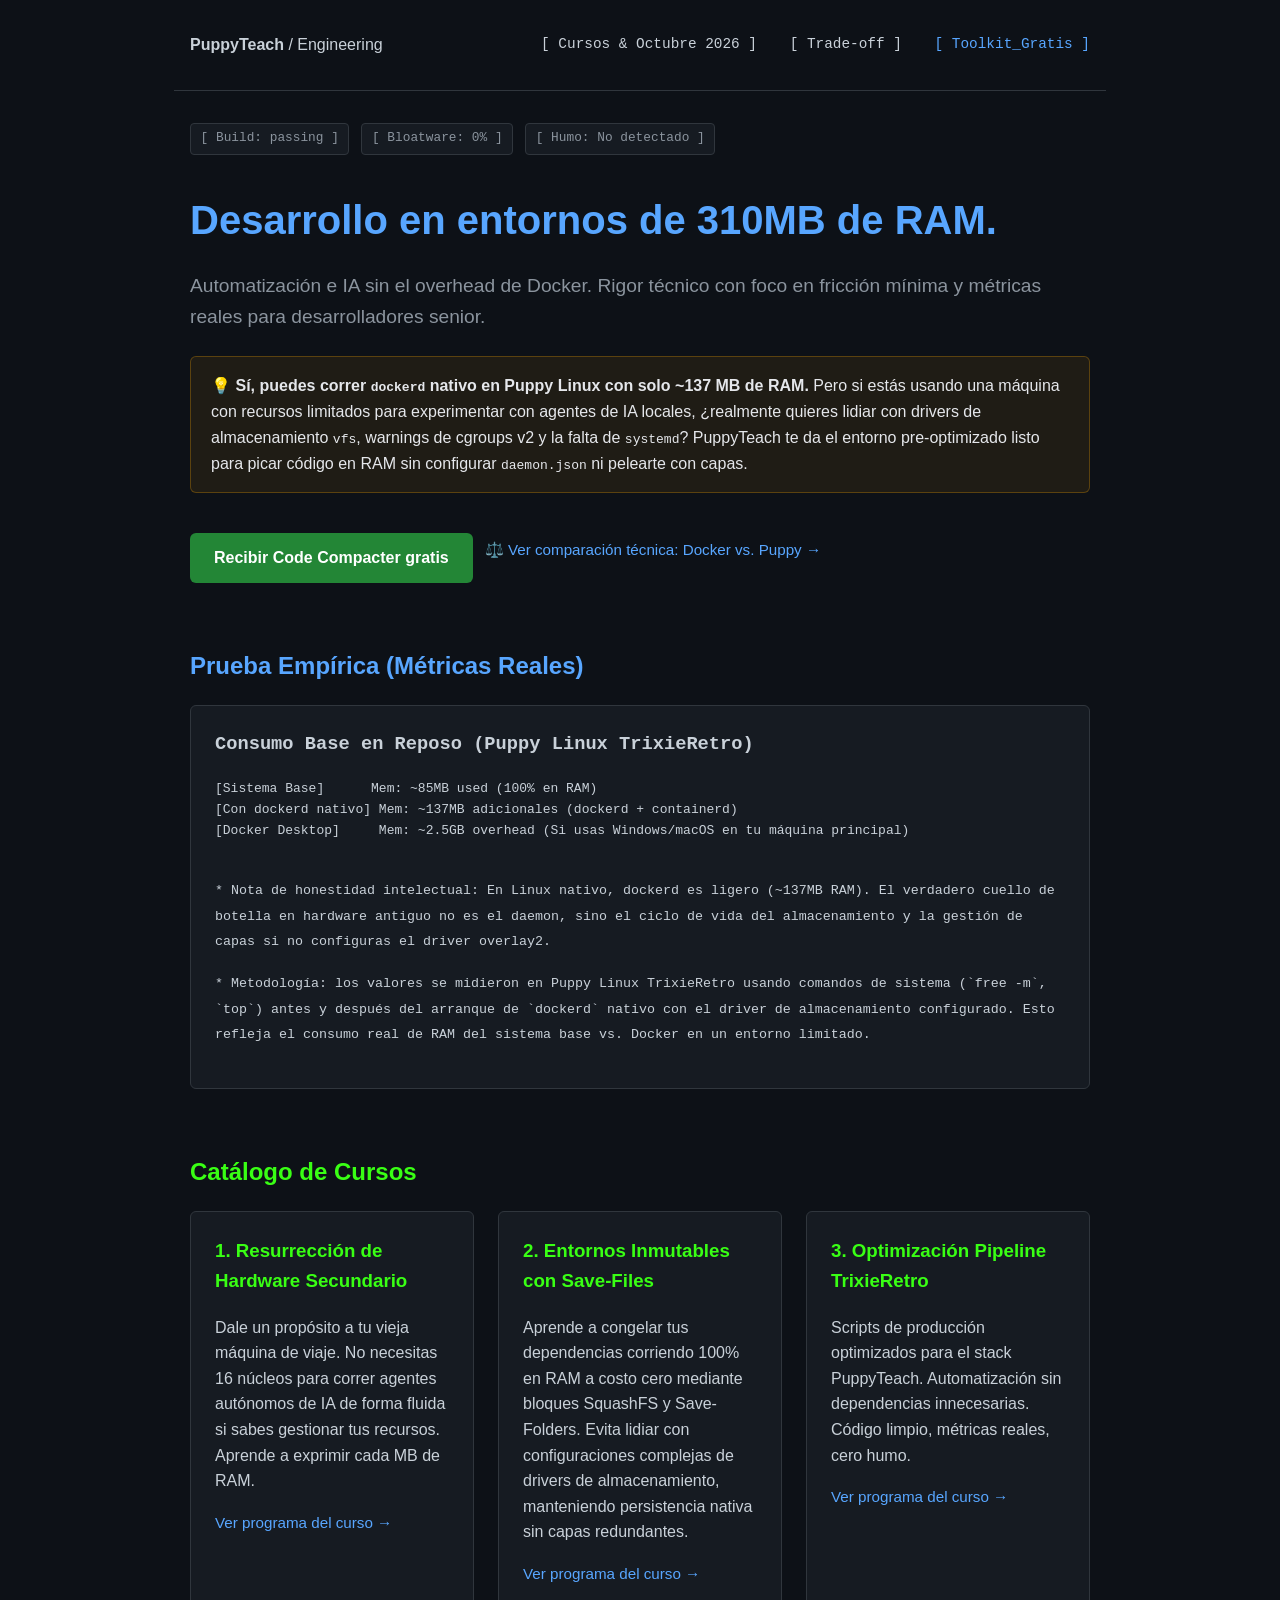
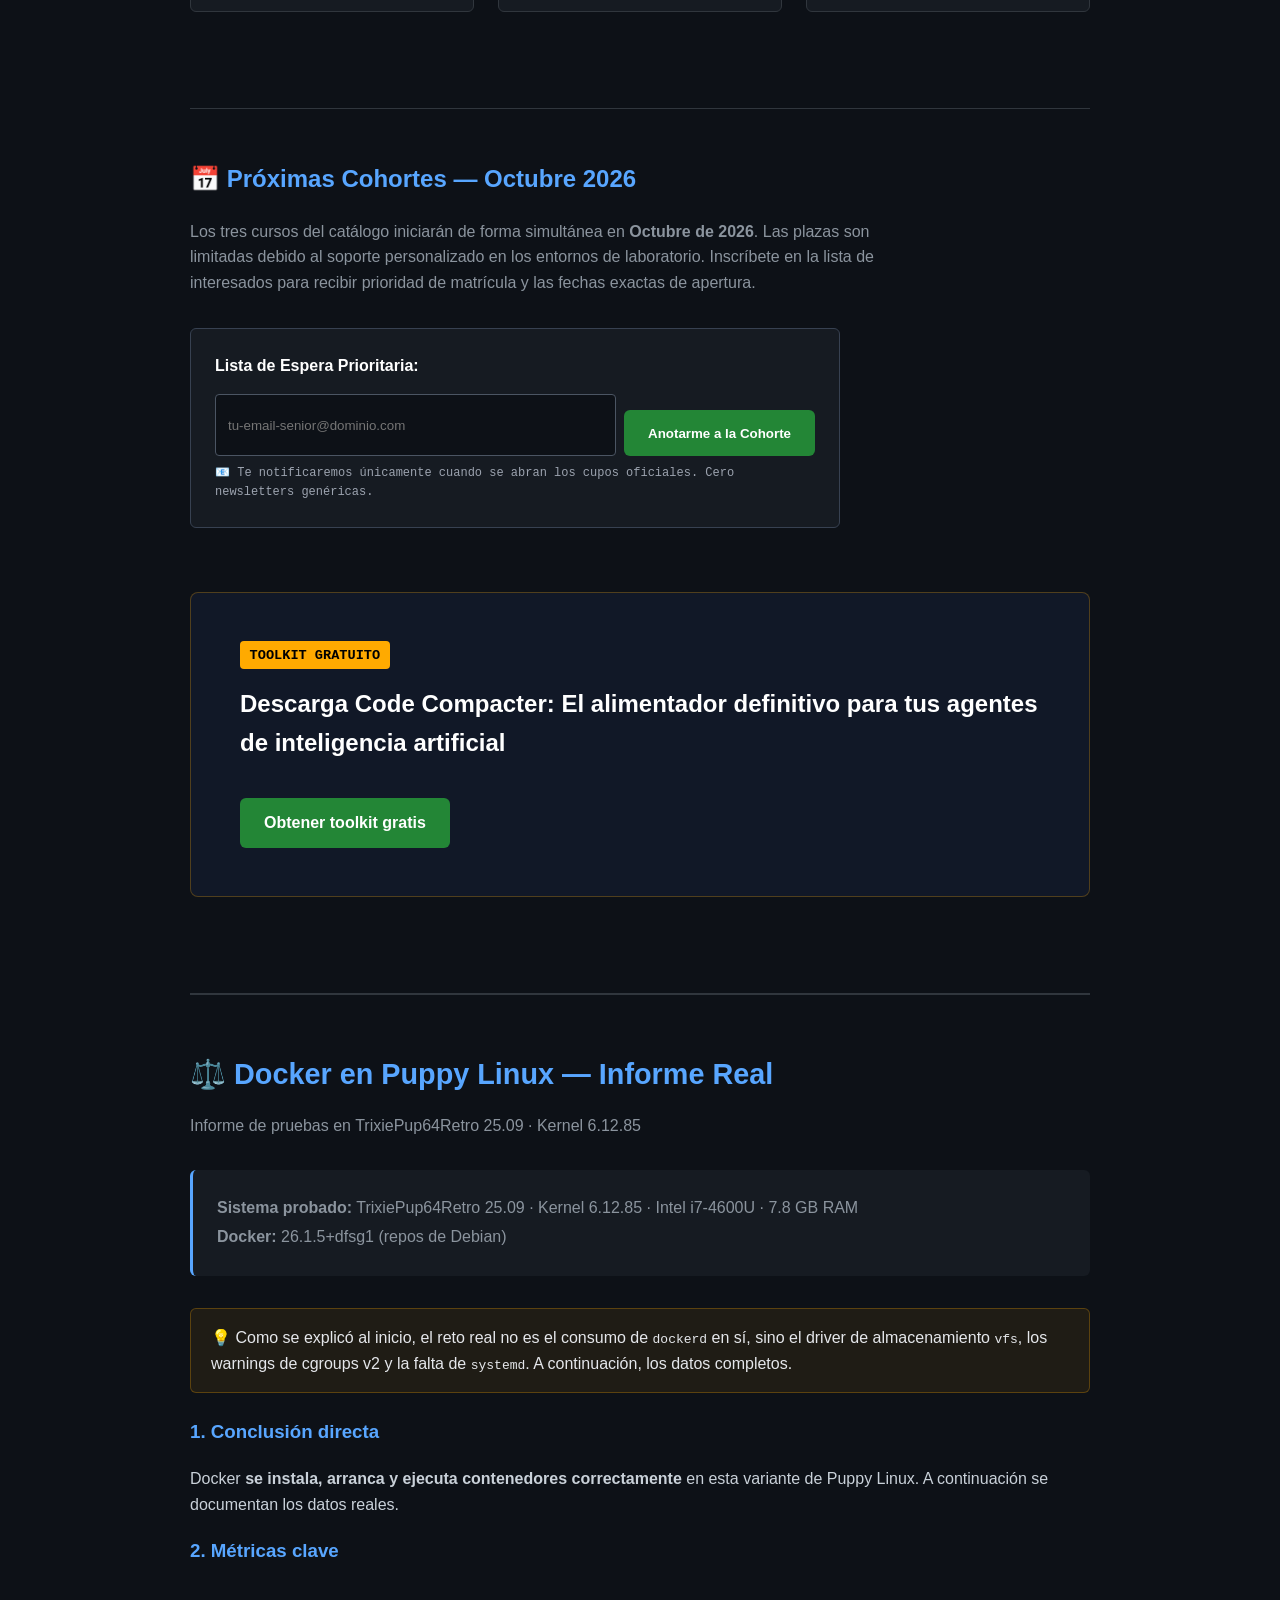
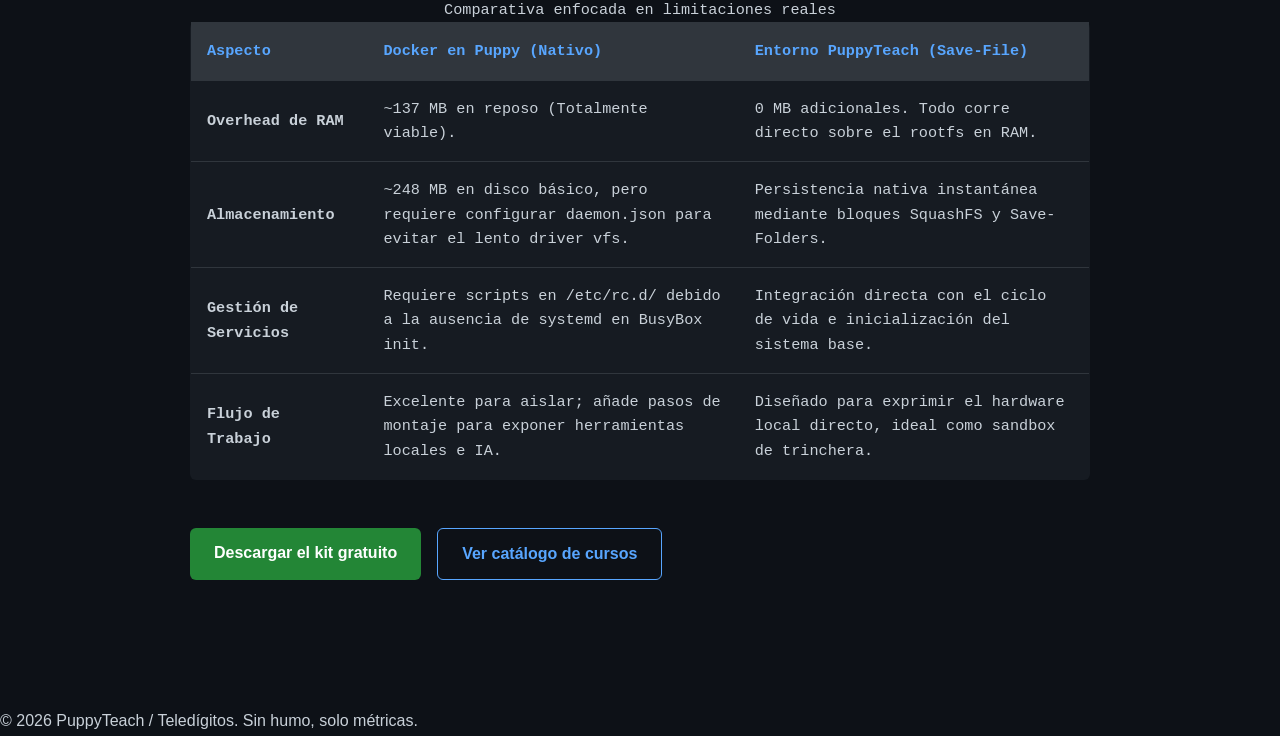
==== index.html @ 7fa21db3 "docs: add troubleshooting and refine sitemap/styles" ====
<!DOCTYPE html>
<html lang="es">

<head>
    <meta charset="UTF-8">
    <meta name="viewport" content="width=device-width, initial-scale=1.0">
    <title>PuppyTeach | Desarrollo Senior Ultra-Eficiente</title>
    <meta name="description"
        content="Desarrollo de Software en entornos de 310MB de RAM. Automatización e IA sin el overhead de Docker.">
    <link rel="canonical" href="https://ukoquique-proves.github.io/fastDevPage/">
    <meta property="og:title" content="PuppyTeach | Desarrollo Senior Ultra-Eficiente">
    <meta property="og:description" content="Desarrollo de Software en entornos de 310MB de RAM. Automatización e IA sin el overhead de Docker.">
    <meta property="og:url" content="https://ukoquique-proves.github.io/fastDevPage/">
    <meta property="og:type" content="website">
    <meta name="twitter:card" content="summary_large_image">
    <meta name="twitter:title" content="PuppyTeach | Desarrollo Senior Ultra-Eficiente">
    <meta name="twitter:description" content="Desarrollo de Software en entornos de 310MB de RAM. Automatización e IA sin el overhead de Docker.">
    <link rel="icon" type="image/svg+xml" href="favicon.svg">
    <link rel="shortcut icon" href="favicon.svg">
    <link rel="stylesheet" href="styles.css">
</head>

<body>
    <a class="skip-link" href="#main-content">Saltar al contenido</a>

    <header>
        <nav>
            <strong>PuppyTeach</strong> / Engineering
        </nav>
        <div class="header-links">
            <a href="#inscripciones" class="header-link">[ Cursos & Octubre 2026 ]</a>
            <a href="#tradeoff" class="header-link">[ Trade-off ]</a>
            <a href="toolkit.html" class="header-link header-link-accent">[ Toolkit_Gratis ]</a>
        </div>
    </header>

    <main id="main-content">
        <section class="hero">
            <div class="badges">
                <span class="badge">[ Build: passing ]</span>
                <span class="badge">[ Bloatware: 0% ]</span>
                <span class="badge">[ Humo: No detectado ]</span>
            </div>
            <h1>Desarrollo en entornos de 310MB de RAM.</h1>
            <p>Automatización e IA sin el overhead de Docker. Rigor técnico con foco en fricción mínima y métricas reales para desarrolladores senior.</p>
            <div class="banner"><span aria-hidden="true">💡</span> <strong>Sí, puedes correr <code>dockerd</code> nativo en Puppy Linux con solo ~137&nbsp;MB de RAM.</strong>
                Pero si estás usando una máquina con recursos limitados para experimentar con agentes de IA locales,
                ¿realmente quieres lidiar con drivers de almacenamiento <code>vfs</code>, warnings de cgroups v2 y la
                falta de <code>systemd</code>? PuppyTeach te da el entorno pre-optimizado listo para picar código en RAM
                sin configurar <code>daemon.json</code> ni pelearte con capas.</div>
            <div class="hero__cta-group">
                <a href="toolkit.html" class="btn">Recibir Code Compacter gratis</a>
                <a href="#tradeoff" class="expand-link"><span aria-hidden="true">⚖️</span> Ver comparación técnica: Docker vs. Puppy →</a>
            </div>
        </section>

        <section id="benchmark">
            <h2>Prueba Empírica (Métricas Reales)</h2>
            <div class="benchmark">
                <h3>Consumo Base en Reposo (Puppy Linux TrixieRetro)</h3>
                <pre>
[Sistema Base]      Mem: ~85MB used (100% en RAM)
[Con dockerd nativo] Mem: ~137MB adicionales (dockerd + containerd)
[Docker Desktop]     Mem: ~2.5GB overhead (Si usas Windows/macOS en tu máquina principal)
                </pre>
                <p><small>* Nota de honestidad intelectual: En Linux nativo, dockerd es ligero (~137MB RAM). El verdadero cuello de botella en hardware antiguo no es el daemon, sino el ciclo de vida del almacenamiento y la gestión de capas si no configuras el driver overlay2.</small></p>
                <p><small>* Metodología: los valores se midieron en Puppy Linux TrixieRetro usando comandos de sistema (`free -m`, `top`) antes y después del arranque de `dockerd` nativo con el driver de almacenamiento configurado. Esto refleja el consumo real de RAM del sistema base vs. Docker en un entorno limitado.</small></p>
            </div>
        </section>

        <section id="cursos">
            <h2>Catálogo de Cursos</h2>
            <div class="courses-grid">
                <a href="curso-1-hardware-secundario.html" class="course-card-link">
                    <article class="course-card">
                        <h3>1. Resurrección de Hardware Secundario</h3>
                        <p>Dale un propósito a tu vieja máquina de viaje. No necesitas 16 núcleos para correr agentes
                            autónomos de IA de forma fluida si sabes gestionar tus recursos. Aprende a exprimir cada MB de
                            RAM.</p>
                        <span class="expand-link">Ver programa del curso →</span>
                    </article>
                </a>
                <a href="curso-2-savefiles.html" class="course-card-link">
                    <article class="course-card">
                        <h3>2. Entornos Inmutables con Save-Files</h3>
                        <p>Aprende a congelar tus dependencias corriendo 100% en RAM a costo cero mediante bloques SquashFS y Save-Folders. Evita lidiar con configuraciones complejas de drivers de almacenamiento, manteniendo persistencia nativa sin capas redundantes.</p>
                        <span class="expand-link">Ver programa del curso →</span>
                    </article>
                </a>
                <a href="curso-3-pipeline-trixieretro.html" class="course-card-link">
                    <article class="course-card">
                        <h3>3. Optimización Pipeline TrixieRetro</h3>
                        <p>Scripts de producción optimizados para el stack PuppyTeach. Automatización sin dependencias
                            innecesarias. Código limpio, métricas reales, cero humo.</p>
                        <span class="expand-link">Ver programa del curso →</span>
                    </article>
                </a>
            </div>
        </section>

        <section id="inscripciones" class="inscripciones-section">
            <h2><span aria-hidden="true">📅</span> Próximas Cohortes — Octubre 2026</h2>
            <p class="inscripciones-intro">
                Los tres cursos del catálogo iniciarán de forma simultánea en <strong>Octubre de 2026</strong>. Las plazas son limitadas debido al soporte personalizado en los entornos de laboratorio. Inscríbete en la lista de interesados para recibir prioridad de matrícula y las fechas exactas de apertura.
            </p>

            <div class="lead-form__card lead-form__card--compact">
                <p class="lead-form__intro">Lista de Espera Prioritaria:</p>

                <!-- Envío directo del navegador a Formspree, con redirección a lista-espera-gracias.html -->
                <form id="puppyteach-waitlist-form" class="lead-form" action="https://formspree.io/f/mnjyeeod" method="POST">
                    <input type="hidden" name="_subject" value="Nueva inscripción - Cohorte Octubre 2026">
                    <input type="hidden" name="_next" value="https://ukoquique-proves.github.io/fastDevPage/lista-espera-gracias.html">

                    <div class="lead-form__field lead-form__field--inline">
                        <label for="waitlist-email" class="sr-only">Correo electrónico</label>
                        <input id="waitlist-email" type="email" name="email" placeholder="tu-email-senior@dominio.com"
                            required class="lead-form__input lead-form__input--fixed-height">
                    </div>

                    <button type="submit" class="btn btn--highlight btn--fixed-height">
                        Anotarme a la Cohorte
                    </button>
                </form>
                <p class="lead-form__note"><span aria-hidden="true">📧</span> Te notificaremos únicamente cuando se abran los cupos oficiales. Cero newsletters genéricas.</p>
            </div>
        </section>

        <section id="lead-magnet" class="cta lead-magnet">
            <div class="lead-magnet__inner">
                <span class="eyebrow">TOOLKIT GRATUITO</span>
                <h2 class="lead-magnet__title">Descarga Code Compacter: El alimentador definitivo para tus agentes de inteligencia artificial</h2>
                <a href="toolkit.html" class="btn">Obtener toolkit gratis</a>
            </div>
        </section>

        <section id="tradeoff" class="tradeoff-section">
            <h2><span aria-hidden="true">⚖️</span> Docker en Puppy Linux — Informe Real</h2>
            <p class="tradeoff-subtitle">Informe de pruebas en TrixiePup64Retro 25.09 · Kernel 6.12.85</p>

            <div class="tradeoff-intro">
                <strong>Sistema probado:</strong> TrixiePup64Retro 25.09 · Kernel 6.12.85 · Intel i7-4600U · 7.8 GB RAM
                <br>
                <strong>Docker:</strong> 26.1.5+dfsg1 (repos de Debian)
            </div>

            <div class="banner"><span aria-hidden="true">💡</span> Como se explicó al inicio, el reto real no es el
                consumo de <code>dockerd</code> en sí, sino el driver de almacenamiento <code>vfs</code>, los warnings
                de cgroups v2 y la falta de <code>systemd</code>. A continuación, los datos completos.
            </div>

            <h3>1. Conclusión directa</h3>
            <p>Docker <strong>se instala, arranca y ejecuta contenedores correctamente</strong> en esta variante de Puppy
            Linux. A continuación se documentan los datos reales.</p>

            <h3>2. Métricas clave</h3>
            <div class="comparison-table-wrapper">
                <table class="comparison-table">
                    <caption>Comparativa enfocada en limitaciones reales</caption>
                    <thead>
                        <tr>
                            <th>Aspecto</th>
                            <th>Docker en Puppy (Nativo)</th>
                            <th>Entorno PuppyTeach (Save-File)</th>
                        </tr>
                    </thead>
                    <tbody>
                        <tr>
                            <td><strong>Overhead de RAM</strong></td>
                            <td>~137 MB en reposo (Totalmente viable).</td>
                            <td>0 MB adicionales. Todo corre directo sobre el rootfs en RAM.</td>
                        </tr>
                        <tr>
                            <td><strong>Almacenamiento</strong></td>
                            <td>~248 MB en disco básico, pero requiere configurar <code>daemon.json</code> para evitar el lento driver <code>vfs</code>.</td>
                            <td>Persistencia nativa instantánea mediante bloques SquashFS y Save-Folders.</td>
                        </tr>
                        <tr>
                            <td><strong>Gestión de Servicios</strong></td>
                            <td>Requiere scripts en <code>/etc/rc.d/</code> debido a la ausencia de <code>systemd</code> en BusyBox init.</td>
                            <td>Integración directa con el ciclo de vida e inicialización del sistema base.</td>
                        </tr>
                        <tr>
                            <td><strong>Flujo de Trabajo</strong></td>
                            <td>Excelente para aislar; añade pasos de montaje para exponer herramientas locales e IA.</td>
                            <td>Diseñado para exprimir el hardware local directo, ideal como sandbox de trinchera.</td>
                        </tr>
                    </tbody>
                </table>
            </div>

            <div class="tradeoff-cta">
                <a href="toolkit.html" class="btn">Descargar el kit gratuito</a>
                <a href="#cursos" class="btn btn-secondary">Ver catálogo de cursos</a>
            </div>
        </section>
    </main>

    <footer>
        &copy; 2026 PuppyTeach / Teledígitos. Sin humo, solo métricas.
    </footer>

</body>

</html>
---- styles.css ----
:root {
    --bg-color: #0d1117;
    --text-color: #c9d1d9;
    --accent-color: #58a6ff;
    --secondary-color: #30363d;
    --code-bg: #161b22;
    --success: #238636;
}

html {
    scroll-behavior: smooth;
}

body {
    font-family: -apple-system, BlinkMacSystemFont, "Segoe UI", Helvetica, Arial, sans-serif, "Apple Color Emoji", "Segoe UI Emoji";
    background-color: var(--bg-color);
    color: var(--text-color);
    line-height: 1.6;
    margin: 0;
    padding: 0;
}

header {
    display: flex;
    justify-content: space-between;
    align-items: center;
    padding: 2rem 1rem;
    max-width: 900px;
    margin: 0 auto;
    border-bottom: 1px solid var(--secondary-color);
}

.header-links {
    font-family: "SFMono-Regular", Consolas, "Liberation Mono", Menlo, monospace;
    font-size: 0.9rem;
}

.header-link {
    color: var(--text-color);
    text-decoration: none;
    margin-left: 1.5rem;
}

.header-link:focus-visible {
    outline: 2px solid var(--accent-color);
    outline-offset: 3px;
    border-radius: 4px;
}

.header-link-accent {
    color: var(--accent-color);
}

.brand-link {
    color: inherit;
    text-decoration: none;
}

.sr-only {
    position: absolute;
    width: 1px;
    height: 1px;
    padding: 0;
    margin: -1px;
    overflow: hidden;
    clip: rect(0, 0, 0, 0);
    white-space: nowrap;
    border: 0;
}

.skip-link {
    position: absolute;
    top: 0;
    left: 0;
    transform: translateY(-120%);
    background: var(--accent-color);
    color: black;
    padding: 0.75rem 1rem;
    z-index: 1000;
    border-bottom-right-radius: 6px;
    text-decoration: none;
    font-weight: bold;
}

.skip-link:focus-visible {
    transform: translateY(0);
    outline: 2px solid var(--text-color);
    outline-offset: 2px;
}

h1,
h2,
h3 {
    color: var(--accent-color);
    font-weight: 600;
}

main {
    max-width: 900px;
    margin: 0 auto;
    padding: 2rem 1rem;
}

section {
    margin-bottom: 4rem;
}

.hero {
    text-align: left;
}

.hero h1 {
    font-size: 2.5rem;
    margin-bottom: 1rem;
}

.hero p {
    font-size: 1.2rem;
    color: #8b949e;
}

.benchmark {
    background-color: var(--code-bg);
    padding: 1.5rem;
    border-radius: 6px;
    border: 1px solid var(--secondary-color);
    font-family: "SFMono-Regular", Consolas, "Liberation Mono", Menlo, monospace;
}

.benchmark h3 {
    margin-top: 0;
    color: var(--text-color);
}

.courses-grid {
    display: grid;
    grid-template-columns: repeat(auto-fit, minmax(280px, 1fr));
    gap: 1.5rem;
}

.course-card-link {
    color: inherit;
    text-decoration: none;
    display: block;
}

.course-card-link:focus-visible .course-card {
    outline: 2px solid var(--accent-color);
    outline-offset: 3px;
}

.course-card {
    background-color: var(--code-bg);
    padding: 1.5rem;
    border-radius: 6px;
    border: 1px solid var(--secondary-color);
    transition: border-color 0.2s;
    height: 100%;
    box-sizing: border-box;
}

.course-card-link:hover .course-card {
    border-color: var(--accent-color);
}

.course-card h3 {
    margin-top: 0;
    color: #39ff14;
}

#cursos > h2 {
    color: #39ff14;
}

.cta {
    background-color: var(--secondary-color);
    padding: 2rem;
    border-radius: 6px;
    text-align: center;
}

.lead-magnet {
    background: #111827;
    border: 1px solid #ffaa0044;
    padding: 3rem 2rem;
    border-radius: 8px;
    margin-top: 3rem;
}

.lead-magnet__inner {
    max-width: 800px;
    margin: 0 auto;
    text-align: left;
}

.eyebrow {
    display: inline-block;
    background: #ffaa00;
    color: #000;
    padding: 0.2rem 0.6rem;
    font-family: "SFMono-Regular", Consolas, "Liberation Mono", Menlo, monospace;
    font-weight: bold;
    border-radius: 4px;
    font-size: 0.85rem;
}

.lead-magnet__title {
    color: #fff;
    margin-top: 1rem;
}

.lead-magnet-copy {
    color: #9ca3af;
    line-height: 1.6;
}

.feature-list {
    list-style: none;
    padding: 0;
    margin: 1.5rem 0;
    color: #e5e7eb;
    font-family: "SFMono-Regular", Consolas, "Liberation Mono", Menlo, monospace;
    font-size: 0.9rem;
}

.feature-accent {
    color: #ffaa00;
}

.code-sample-label {
    margin: 0 0 0.5rem 0;
    font-size: 0.8rem;
    color: #8b949e;
    font-family: "SFMono-Regular", Consolas, "Liberation Mono", Menlo, monospace;
}

.code-sample {
    background: #0d1117;
    padding: 1rem;
    border-radius: 6px;
    border: 1px solid var(--secondary-color);
    margin-bottom: 2rem;
}

.code-sample pre {
    color: #58a6ff;
    font-size: 0.85rem;
}

.lead-form__card {
    background: #1f2937;
    padding: 1.5rem;
    border-radius: 6px;
    border: 1px solid #374151;
}

.lead-form__intro {
    margin: 0 0 1rem 0;
    color: #fff;
    font-weight: bold;
}

.lead-form {
    display: flex;
    flex-wrap: wrap;
    gap: 0.5rem;
}

.lead-form__input {
    flex: 1;
    min-width: 250px;
    padding: 0.75rem;
    border-radius: 4px;
    border: 1px solid #4b5563;
    background: #0d1117;
    color: #fff;
}

.lead-form__input:focus-visible {
    outline: 2px solid var(--accent-color);
    outline-offset: 2px;
    border-color: var(--accent-color);
}

.btn--highlight,
.btn-highlight {
    background: #ffaa00;
    color: #000;
    font-weight: bold;
    border: none;
    border-radius: 4px;
    cursor: pointer;
    transition: 0.2s;
}

.btn--highlight:hover,
.btn-highlight:hover {
    background: #e69f00;
}

.lead-form__note {
    margin: 0.5rem 0 0 0;
    font-size: 0.75rem;
    color: #9ca3af;
    font-family: "SFMono-Regular", Consolas, "Liberation Mono", Menlo, monospace;
}

.lead-form__field {
    flex: 1;
    min-width: 250px;
    display: flex;
    flex-direction: column;
    gap: 0.25rem;
}

.lead-form__field--inline {
    display: flex;
    flex: 1;
    min-width: 250px;
}

.lead-form__input--full {
    width: 100%;
    box-sizing: border-box;
}

.lead-form__input--fixed-height {
    width: 100%;
    box-sizing: border-box;
    height: 46px;
}

.btn--fixed-height,
.btn-fixed-height {
    margin-top: 0;
    height: 46px;
    padding: 0 1.5rem;
}

.page-centered main {
    display: flex;
    align-items: center;
    justify-content: center;
    min-height: 70vh;
    text-align: center;
}

.lead-form__help {
    color: #9ca3af;
    font-size: 0.8rem;
    font-family: "SFMono-Regular", Consolas, "Liberation Mono", Menlo, monospace;
}

.lead-form__error {
    color: #ffb347;
    font-size: 0.8rem;
    font-family: "SFMono-Regular", Consolas, "Liberation Mono", Menlo, monospace;
    min-height: 1.2rem;
}

.lead-form__submit {
    margin-top: 0;
    height: 46px;
}

.btn {
    display: inline-block;
    background-color: var(--success);
    color: white;
    padding: 0.75rem 1.5rem;
    border-radius: 6px;
    text-decoration: none;
    font-weight: bold;
    margin-top: 1rem;
}

.btn:hover {
    background-color: #2ea043;
}

.btn:focus-visible {
    outline: 2px solid var(--accent-color);
    outline-offset: 3px;
}

.btn--secondary,
.btn-secondary {
    background-color: transparent;
    color: var(--accent-color);
    border: 1px solid var(--accent-color);
}

.btn--secondary:hover,
.btn-secondary:hover {
    background-color: rgba(88, 166, 255, 0.1);
}

.badges {
    display: flex;
    flex-wrap: wrap;
    gap: 0.75rem;
    margin-bottom: 1.5rem;
}

.badge {
    font-family: "SFMono-Regular", Consolas, "Liberation Mono", Menlo, monospace;
    font-size: 0.8rem;
    color: #8b949e;
    background-color: var(--code-bg);
    padding: 0.3rem 0.6rem;
    border-radius: 4px;
    border: 1px solid var(--secondary-color);
}

.banner {
    background-color: rgba(255, 170, 0, 0.08);
    border: 1px solid #ffaa0044;
    border-radius: 6px;
    padding: 1rem 1.25rem;
    margin: 1.5rem 0;
    color: #e5e7eb;
}

.expand-link {
    color: var(--accent-color);
    text-decoration: none;
    font-size: 0.95rem;
}

.expand-link:hover {
    text-decoration: underline;
}

.expand-link:focus-visible {
    outline: 2px solid var(--accent-color);
    outline-offset: 3px;
    border-radius: 4px;
}

.hero__cta-group {
    display: flex;
    flex-wrap: wrap;
    gap: 0.75rem;
    align-items: center;
    margin-top: 1.5rem;
}

.tradeoff-section {
    margin-top: 6rem;
    padding: 2rem 0;
    border-top: 2px solid var(--secondary-color);
}

.inscripciones-section {
    margin-top: 6rem;
    padding-top: 2rem;
    border-top: 1px solid var(--secondary-color);
}

.inscripciones-intro {
    color: #8b949e;
    max-width: 700px;
    margin-bottom: 2rem;
}

.lead-form__card--compact {
    background: var(--code-bg);
    max-width: 600px;
}

.tradeoff-section h2 {
    font-size: 1.8rem;
    margin-bottom: 1rem;
}

.tradeoff-subtitle {
    color: #8b949e;
    margin-bottom: 2rem;
}

.tradeoff-intro {
    background-color: var(--code-bg);
    padding: 1.5rem;
    border-radius: 6px;
    border-left: 3px solid var(--accent-color);
    margin-bottom: 2rem;
    color: #8b949e;
    line-height: 1.8;
}

.comparison-table-wrapper {
    overflow-x: auto;
    margin: 2rem 0;
}

.comparison-table {
    width: 100%;
    min-width: 720px;
    border-collapse: collapse;
    background-color: var(--code-bg);
    border: 1px solid var(--secondary-color);
    border-radius: 6px;
    overflow: hidden;
    font-family: "SFMono-Regular", Consolas, "Liberation Mono", Menlo, monospace;
    font-size: 0.95rem;
}

.comparison-table th {
    background-color: var(--secondary-color);
    color: var(--accent-color);
    padding: 1rem;
    text-align: left;
    font-weight: 600;
}

.comparison-table td {
    padding: 1rem;
    border-top: 1px solid var(--secondary-color);
    color: #c9d1d9;
}

.tradeoff-cta {
    display: flex;
    flex-wrap: wrap;
    gap: 1rem;
    margin-top: 2rem;
}

@media (max-width: 640px) {
    .badges {
        gap: 0.5rem;
    }

    .hero h1 {
        font-size: 2rem;
    }
}
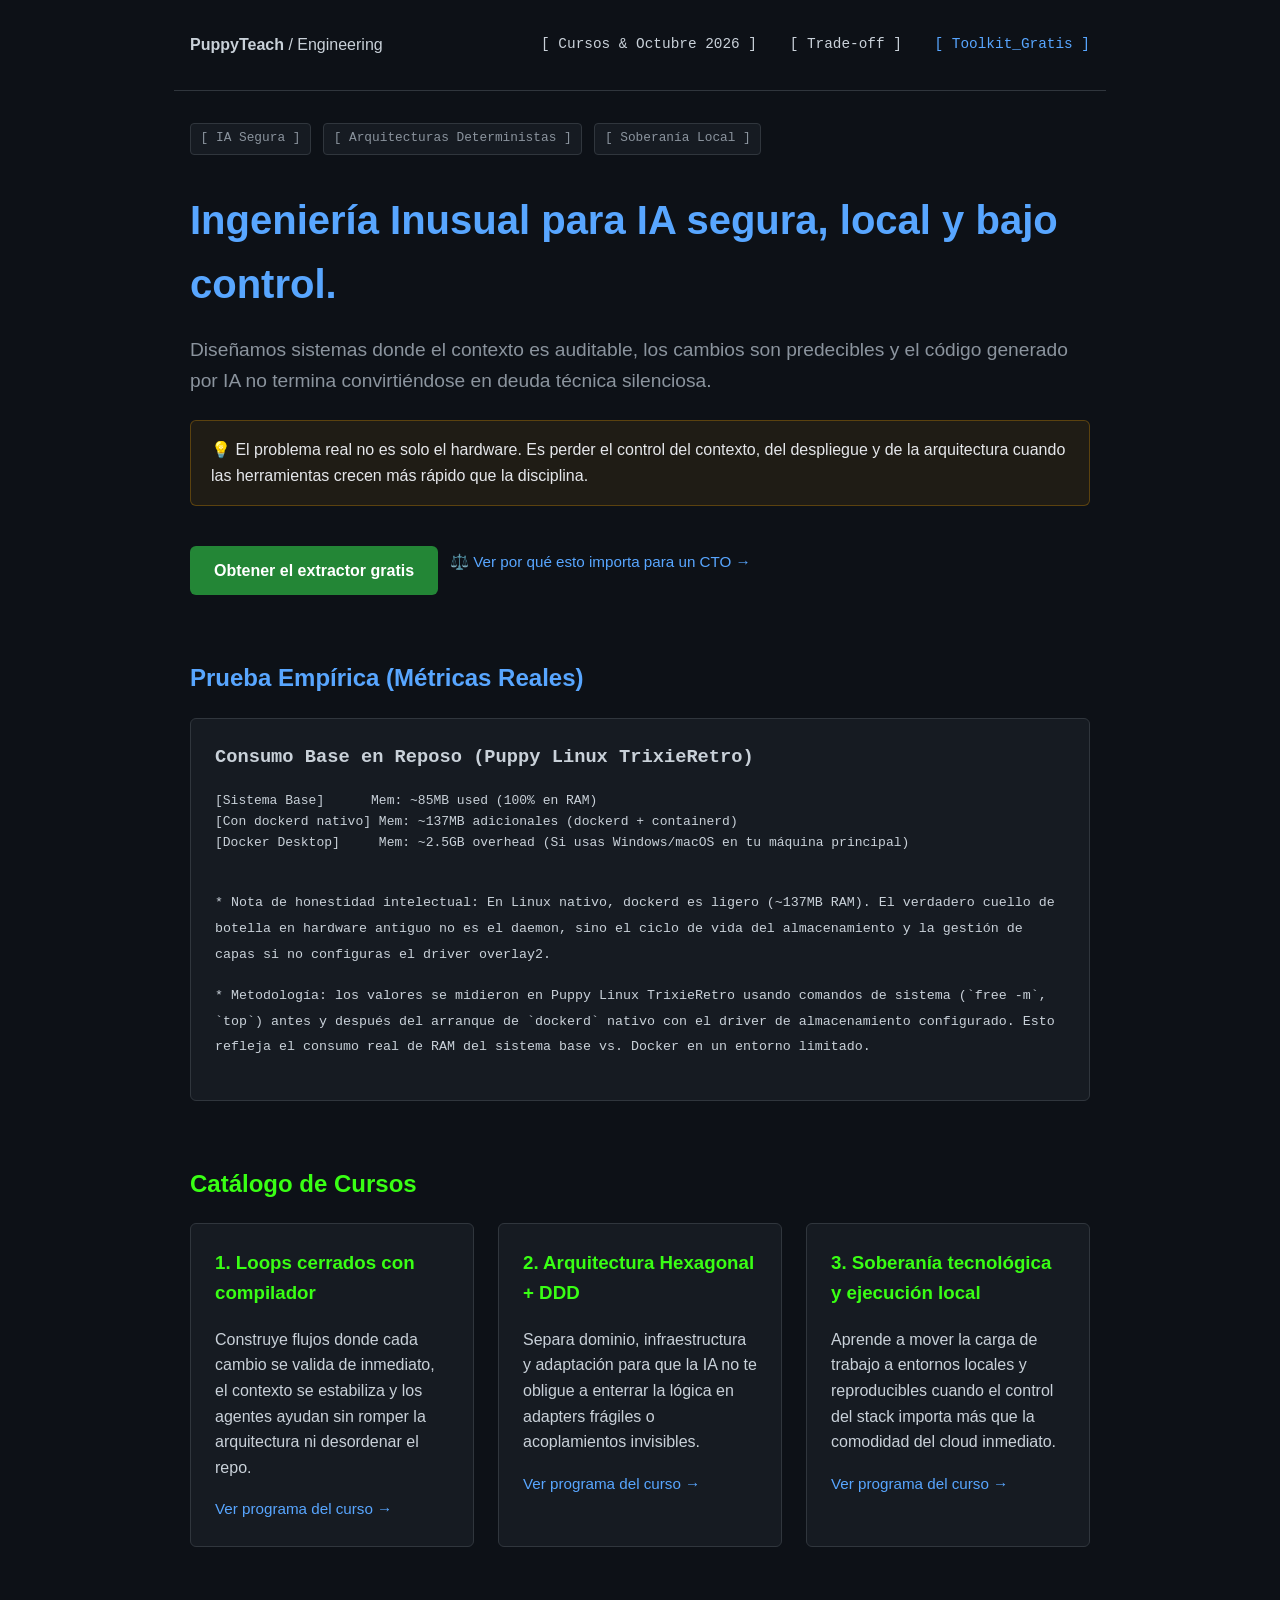
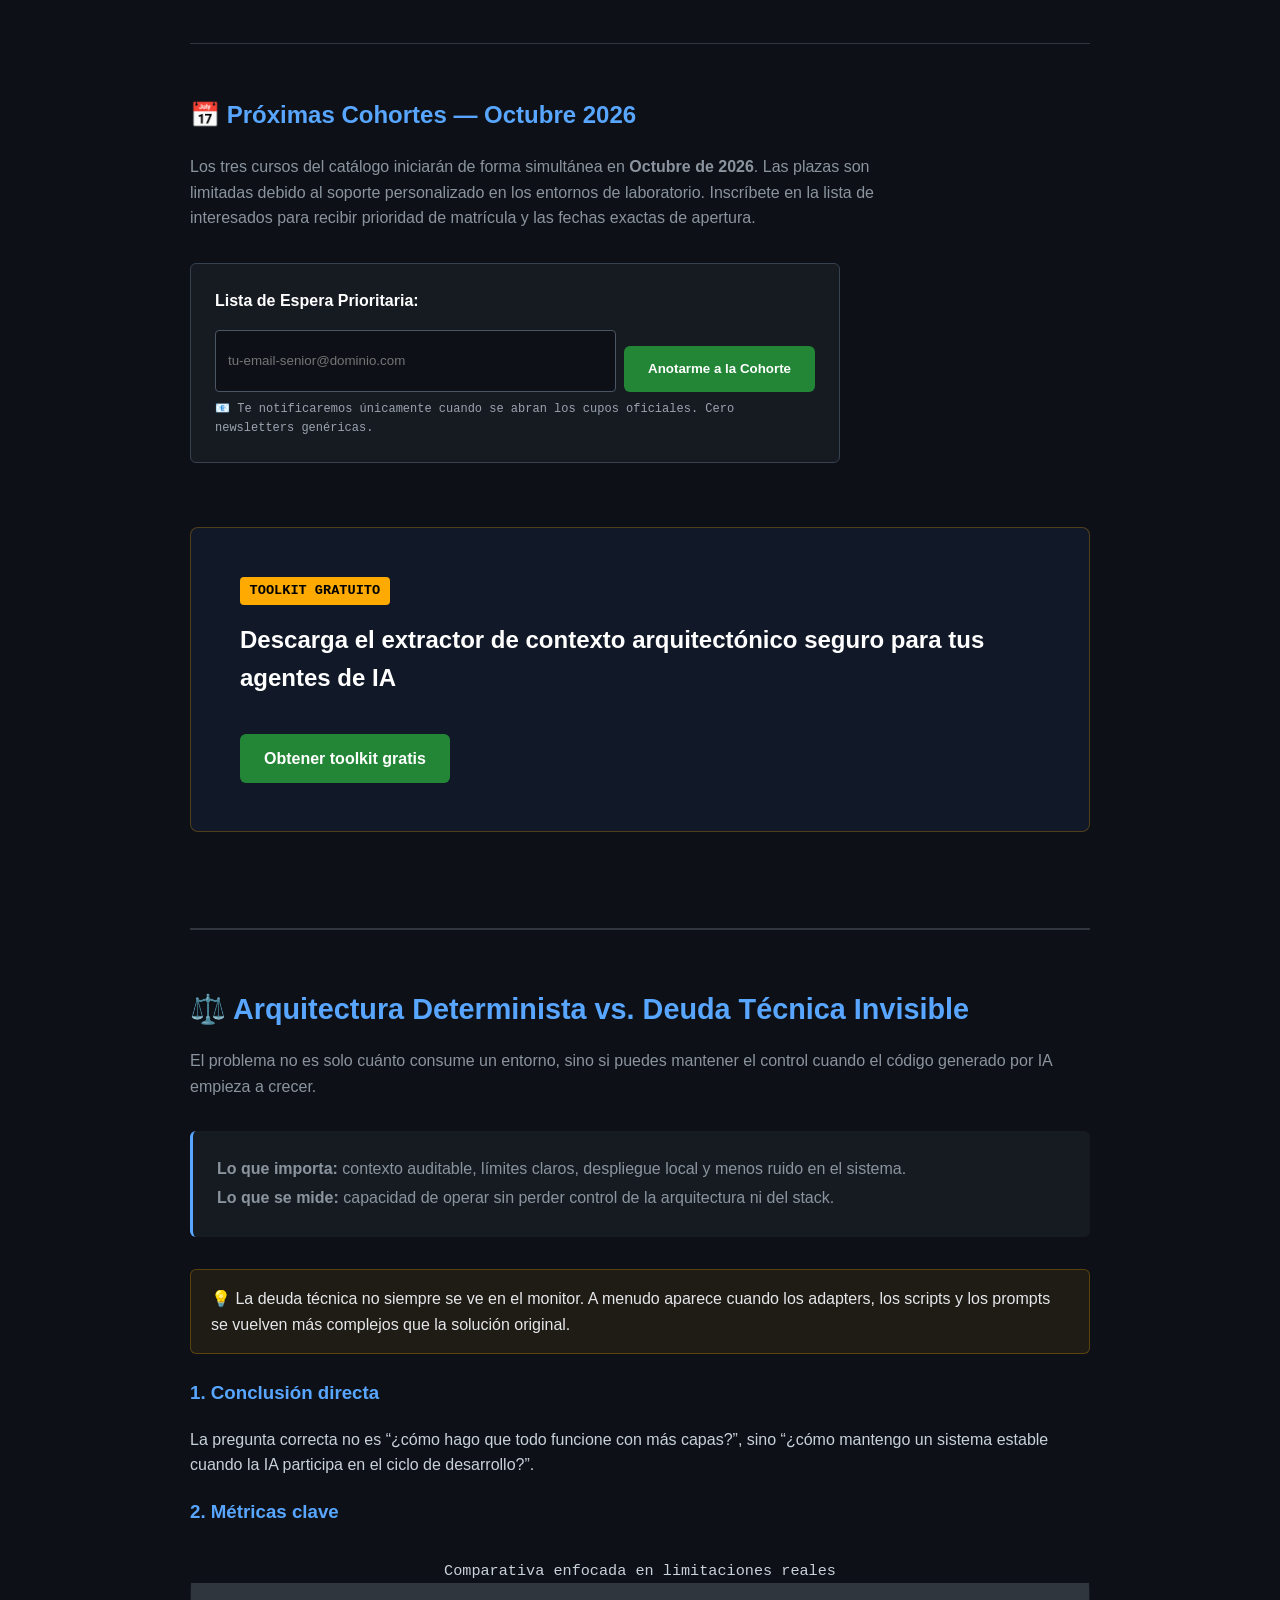
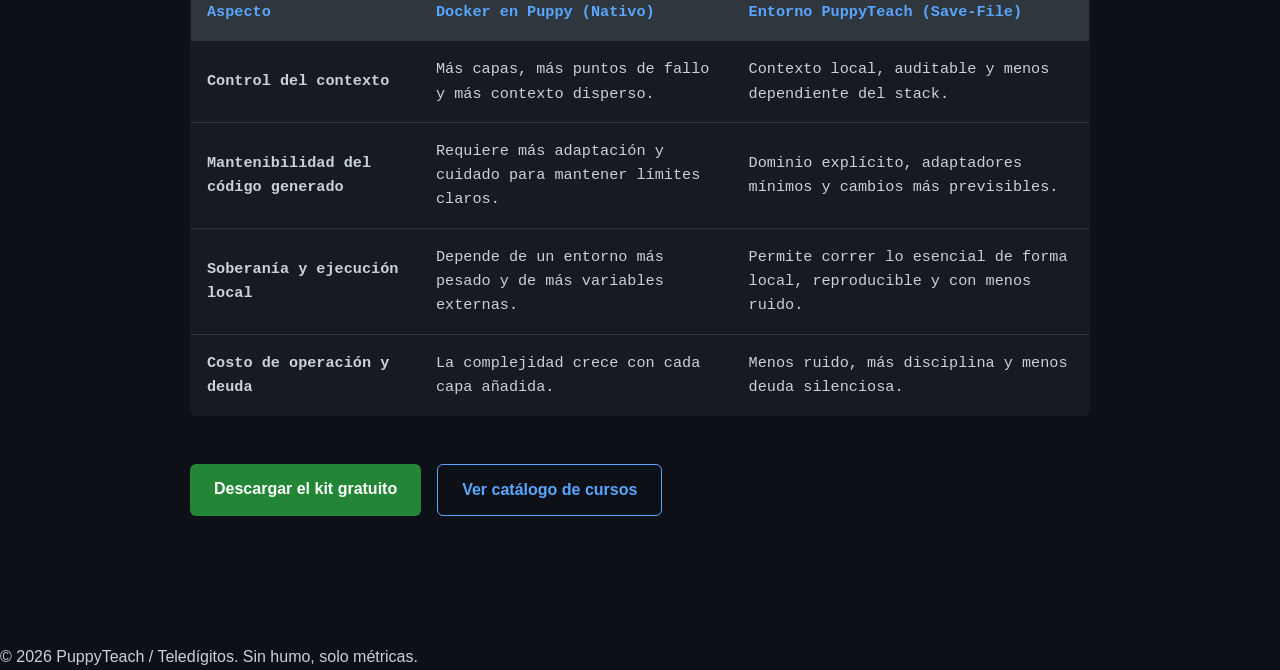
==== commit 7b1abba4: "feat: update courses and refactor content structure" ====
--- a/index.html
+++ b/index.html
@@ -4,17 +4,17 @@
 <head>
     <meta charset="UTF-8">
     <meta name="viewport" content="width=device-width, initial-scale=1.0">
-    <title>PuppyTeach | Desarrollo Senior Ultra-Eficiente</title>
+    <title>PuppyTeach | Ingeniería Inusual para IA Segura</title>
     <meta name="description"
-        content="Desarrollo de Software en entornos de 310MB de RAM. Automatización e IA sin el overhead de Docker.">
+        content="Arquitecturas deterministas, contexto auditable y ejecución local para equipos que quieren controlar el código generado por IA sin perder productividad.">
     <link rel="canonical" href="https://ukoquique-proves.github.io/fastDevPage/">
-    <meta property="og:title" content="PuppyTeach | Desarrollo Senior Ultra-Eficiente">
-    <meta property="og:description" content="Desarrollo de Software en entornos de 310MB de RAM. Automatización e IA sin el overhead de Docker.">
+    <meta property="og:title" content="PuppyTeach | Ingeniería Inusual para IA Segura">
+    <meta property="og:description" content="Arquitecturas deterministas, contexto auditable y ejecución local para equipos que quieren controlar el código generado por IA sin perder productividad.">
     <meta property="og:url" content="https://ukoquique-proves.github.io/fastDevPage/">
     <meta property="og:type" content="website">
     <meta name="twitter:card" content="summary_large_image">
-    <meta name="twitter:title" content="PuppyTeach | Desarrollo Senior Ultra-Eficiente">
-    <meta name="twitter:description" content="Desarrollo de Software en entornos de 310MB de RAM. Automatización e IA sin el overhead de Docker.">
+    <meta name="twitter:title" content="PuppyTeach | Ingeniería Inusual para IA Segura">
+    <meta name="twitter:description" content="Arquitecturas deterministas, contexto auditable y ejecución local para equipos que quieren controlar el código generado por IA sin perder productividad.">
     <link rel="icon" type="image/svg+xml" href="favicon.svg">
     <link rel="shortcut icon" href="favicon.svg">
     <link rel="stylesheet" href="styles.css">
@@ -37,20 +37,16 @@
     <main id="main-content">
         <section class="hero">
             <div class="badges">
-                <span class="badge">[ Build: passing ]</span>
-                <span class="badge">[ Bloatware: 0% ]</span>
-                <span class="badge">[ Humo: No detectado ]</span>
+                <span class="badge">[ IA Segura ]</span>
+                <span class="badge">[ Arquitecturas Deterministas ]</span>
+                <span class="badge">[ Soberanía Local ]</span>
             </div>
-            <h1>Desarrollo en entornos de 310MB de RAM.</h1>
-            <p>Automatización e IA sin el overhead de Docker. Rigor técnico con foco en fricción mínima y métricas reales para desarrolladores senior.</p>
-            <div class="banner"><span aria-hidden="true">💡</span> <strong>Sí, puedes correr <code>dockerd</code> nativo en Puppy Linux con solo ~137&nbsp;MB de RAM.</strong>
-                Pero si estás usando una máquina con recursos limitados para experimentar con agentes de IA locales,
-                ¿realmente quieres lidiar con drivers de almacenamiento <code>vfs</code>, warnings de cgroups v2 y la
-                falta de <code>systemd</code>? PuppyTeach te da el entorno pre-optimizado listo para picar código en RAM
-                sin configurar <code>daemon.json</code> ni pelearte con capas.</div>
+            <h1>Ingeniería Inusual para IA segura, local y bajo control.</h1>
+            <p>Diseñamos sistemas donde el contexto es auditable, los cambios son predecibles y el código generado por IA no termina convirtiéndose en deuda técnica silenciosa.</p>
+            <div class="banner"><span aria-hidden="true">💡</span> El problema real no es solo el hardware. Es perder el control del contexto, del despliegue y de la arquitectura cuando las herramientas crecen más rápido que la disciplina.</div>
             <div class="hero__cta-group">
-                <a href="toolkit.html" class="btn">Recibir Code Compacter gratis</a>
-                <a href="#tradeoff" class="expand-link"><span aria-hidden="true">⚖️</span> Ver comparación técnica: Docker vs. Puppy →</a>
+                <a href="toolkit.html" class="btn">Obtener el extractor gratis</a>
+                <a href="#tradeoff" class="expand-link"><span aria-hidden="true">⚖️</span> Ver por qué esto importa para un CTO →</a>
             </div>
         </section>
 
@@ -71,27 +67,24 @@
         <section id="cursos">
             <h2>Catálogo de Cursos</h2>
             <div class="courses-grid">
-                <a href="curso-1-hardware-secundario.html" class="course-card-link">
+                <a href="curso-1-loops-compilador.html" class="course-card-link">
                     <article class="course-card">
-                        <h3>1. Resurrección de Hardware Secundario</h3>
-                        <p>Dale un propósito a tu vieja máquina de viaje. No necesitas 16 núcleos para correr agentes
-                            autónomos de IA de forma fluida si sabes gestionar tus recursos. Aprende a exprimir cada MB de
-                            RAM.</p>
+                        <h3>1. Loops cerrados con compilador</h3>
+                        <p>Construye flujos donde cada cambio se valida de inmediato, el contexto se estabiliza y los agentes ayudan sin romper la arquitectura ni desordenar el repo.</p>
                         <span class="expand-link">Ver programa del curso →</span>
                     </article>
                 </a>
-                <a href="curso-2-savefiles.html" class="course-card-link">
+                <a href="curso-2-arquitectura-hexagonal.html" class="course-card-link">
                     <article class="course-card">
-                        <h3>2. Entornos Inmutables con Save-Files</h3>
-                        <p>Aprende a congelar tus dependencias corriendo 100% en RAM a costo cero mediante bloques SquashFS y Save-Folders. Evita lidiar con configuraciones complejas de drivers de almacenamiento, manteniendo persistencia nativa sin capas redundantes.</p>
+                        <h3>2. Arquitectura Hexagonal + DDD</h3>
+                        <p>Separa dominio, infraestructura y adaptación para que la IA no te obligue a enterrar la lógica en adapters frágiles o acoplamientos invisibles.</p>
                         <span class="expand-link">Ver programa del curso →</span>
                     </article>
                 </a>
-                <a href="curso-3-pipeline-trixieretro.html" class="course-card-link">
+                <a href="curso-3-soberania-local.html" class="course-card-link">
                     <article class="course-card">
-                        <h3>3. Optimización Pipeline TrixieRetro</h3>
-                        <p>Scripts de producción optimizados para el stack PuppyTeach. Automatización sin dependencias
-                            innecesarias. Código limpio, métricas reales, cero humo.</p>
+                        <h3>3. Soberanía tecnológica y ejecución local</h3>
+                        <p>Aprende a mover la carga de trabajo a entornos locales y reproducibles cuando el control del stack importa más que la comodidad del cloud inmediato.</p>
                         <span class="expand-link">Ver programa del curso →</span>
                     </article>
                 </a>
@@ -108,7 +101,7 @@
                 <p class="lead-form__intro">Lista de Espera Prioritaria:</p>
 
                 <!-- Envío directo del navegador a Formspree, con redirección a lista-espera-gracias.html -->
-                <form id="puppyteach-waitlist-form" class="lead-form" action="https://formspree.io/f/mnjyeeod" method="POST">
+                <form id="puppyteach-waitlist-form" class="lead-form" data-formspree-form action="https://formspree.io/f/mnjyeeod" method="POST">
                     <input type="hidden" name="_subject" value="Nueva inscripción - Cohorte Octubre 2026">
                     <input type="hidden" name="_next" value="https://ukoquique-proves.github.io/fastDevPage/lista-espera-gracias.html">
 
@@ -129,29 +122,26 @@
         <section id="lead-magnet" class="cta lead-magnet">
             <div class="lead-magnet__inner">
                 <span class="eyebrow">TOOLKIT GRATUITO</span>
-                <h2 class="lead-magnet__title">Descarga Code Compacter: El alimentador definitivo para tus agentes de inteligencia artificial</h2>
+                <h2 class="lead-magnet__title">Descarga el extractor de contexto arquitectónico seguro para tus agentes de IA</h2>
                 <a href="toolkit.html" class="btn">Obtener toolkit gratis</a>
             </div>
         </section>
 
         <section id="tradeoff" class="tradeoff-section">
-            <h2><span aria-hidden="true">⚖️</span> Docker en Puppy Linux — Informe Real</h2>
-            <p class="tradeoff-subtitle">Informe de pruebas en TrixiePup64Retro 25.09 · Kernel 6.12.85</p>
+            <h2><span aria-hidden="true">⚖️</span> Arquitectura Determinista vs. Deuda Técnica Invisible</h2>
+            <p class="tradeoff-subtitle">El problema no es solo cuánto consume un entorno, sino si puedes mantener el control cuando el código generado por IA empieza a crecer.</p>
 
             <div class="tradeoff-intro">
-                <strong>Sistema probado:</strong> TrixiePup64Retro 25.09 · Kernel 6.12.85 · Intel i7-4600U · 7.8 GB RAM
+                <strong>Lo que importa:</strong> contexto auditable, límites claros, despliegue local y menos ruido en el sistema.
                 <br>
-                <strong>Docker:</strong> 26.1.5+dfsg1 (repos de Debian)
+                <strong>Lo que se mide:</strong> capacidad de operar sin perder control de la arquitectura ni del stack.
             </div>
 
-            <div class="banner"><span aria-hidden="true">💡</span> Como se explicó al inicio, el reto real no es el
-                consumo de <code>dockerd</code> en sí, sino el driver de almacenamiento <code>vfs</code>, los warnings
-                de cgroups v2 y la falta de <code>systemd</code>. A continuación, los datos completos.
+            <div class="banner"><span aria-hidden="true">💡</span> La deuda técnica no siempre se ve en el monitor. A menudo aparece cuando los adapters, los scripts y los prompts se vuelven más complejos que la solución original.
             </div>
 
             <h3>1. Conclusión directa</h3>
-            <p>Docker <strong>se instala, arranca y ejecuta contenedores correctamente</strong> en esta variante de Puppy
-            Linux. A continuación se documentan los datos reales.</p>
+            <p>La pregunta correcta no es “¿cómo hago que todo funcione con más capas?”, sino “¿cómo mantengo un sistema estable cuando la IA participa en el ciclo de desarrollo?”.</p>
 
             <h3>2. Métricas clave</h3>
             <div class="comparison-table-wrapper">
@@ -166,24 +156,24 @@
                     </thead>
                     <tbody>
                         <tr>
-                            <td><strong>Overhead de RAM</strong></td>
-                            <td>~137 MB en reposo (Totalmente viable).</td>
-                            <td>0 MB adicionales. Todo corre directo sobre el rootfs en RAM.</td>
+                            <td><strong>Control del contexto</strong></td>
+                            <td>Más capas, más puntos de fallo y más contexto disperso.</td>
+                            <td>Contexto local, auditable y menos dependiente del stack.</td>
                         </tr>
                         <tr>
-                            <td><strong>Almacenamiento</strong></td>
-                            <td>~248 MB en disco básico, pero requiere configurar <code>daemon.json</code> para evitar el lento driver <code>vfs</code>.</td>
-                            <td>Persistencia nativa instantánea mediante bloques SquashFS y Save-Folders.</td>
+                            <td><strong>Mantenibilidad del código generado</strong></td>
+                            <td>Requiere más adaptación y cuidado para mantener límites claros.</td>
+                            <td>Dominio explícito, adaptadores mínimos y cambios más previsibles.</td>
                         </tr>
                         <tr>
-                            <td><strong>Gestión de Servicios</strong></td>
-                            <td>Requiere scripts en <code>/etc/rc.d/</code> debido a la ausencia de <code>systemd</code> en BusyBox init.</td>
-                            <td>Integración directa con el ciclo de vida e inicialización del sistema base.</td>
+                            <td><strong>Soberanía y ejecución local</strong></td>
+                            <td>Depende de un entorno más pesado y de más variables externas.</td>
+                            <td>Permite correr lo esencial de forma local, reproducible y con menos ruido.</td>
                         </tr>
                         <tr>
-                            <td><strong>Flujo de Trabajo</strong></td>
-                            <td>Excelente para aislar; añade pasos de montaje para exponer herramientas locales e IA.</td>
-                            <td>Diseñado para exprimir el hardware local directo, ideal como sandbox de trinchera.</td>
+                            <td><strong>Costo de operación y deuda</strong></td>
+                            <td>La complejidad crece con cada capa añadida.</td>
+                            <td>Menos ruido, más disciplina y menos deuda silenciosa.</td>
                         </tr>
                     </tbody>
                 </table>
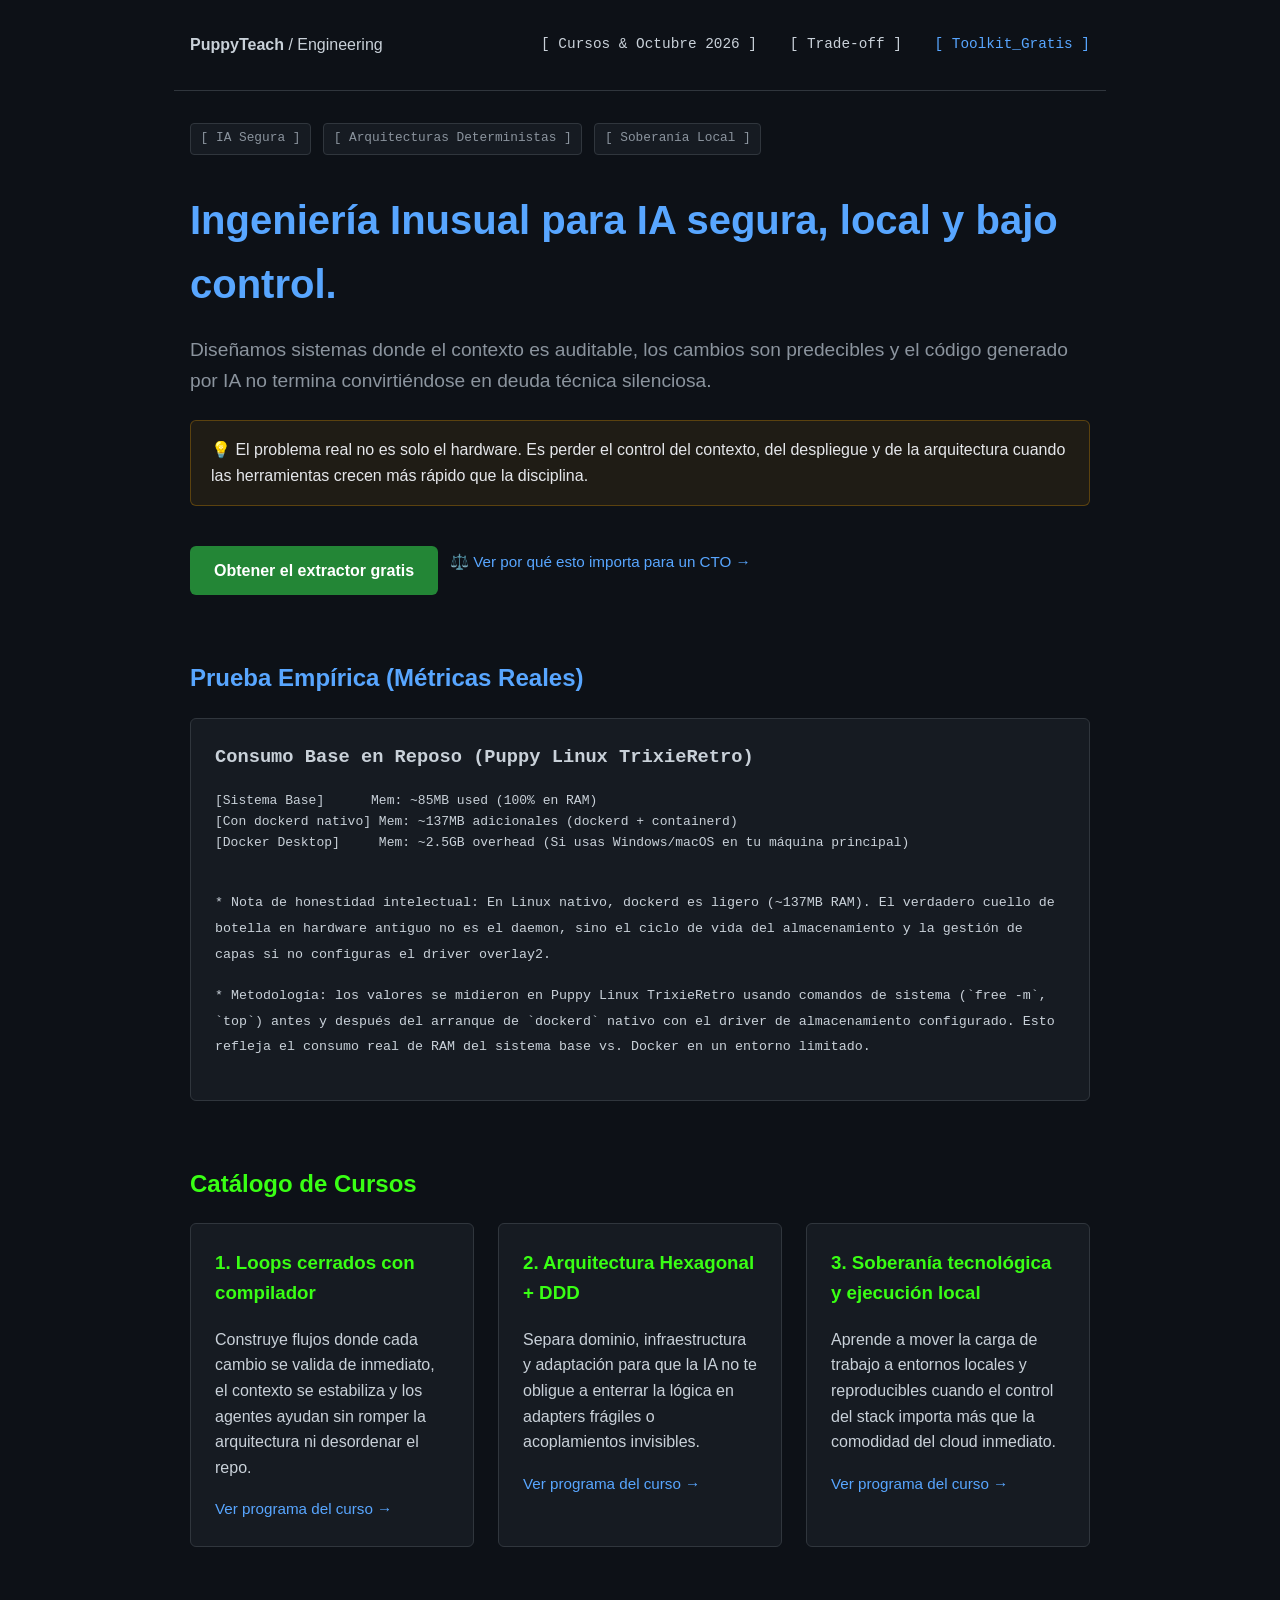
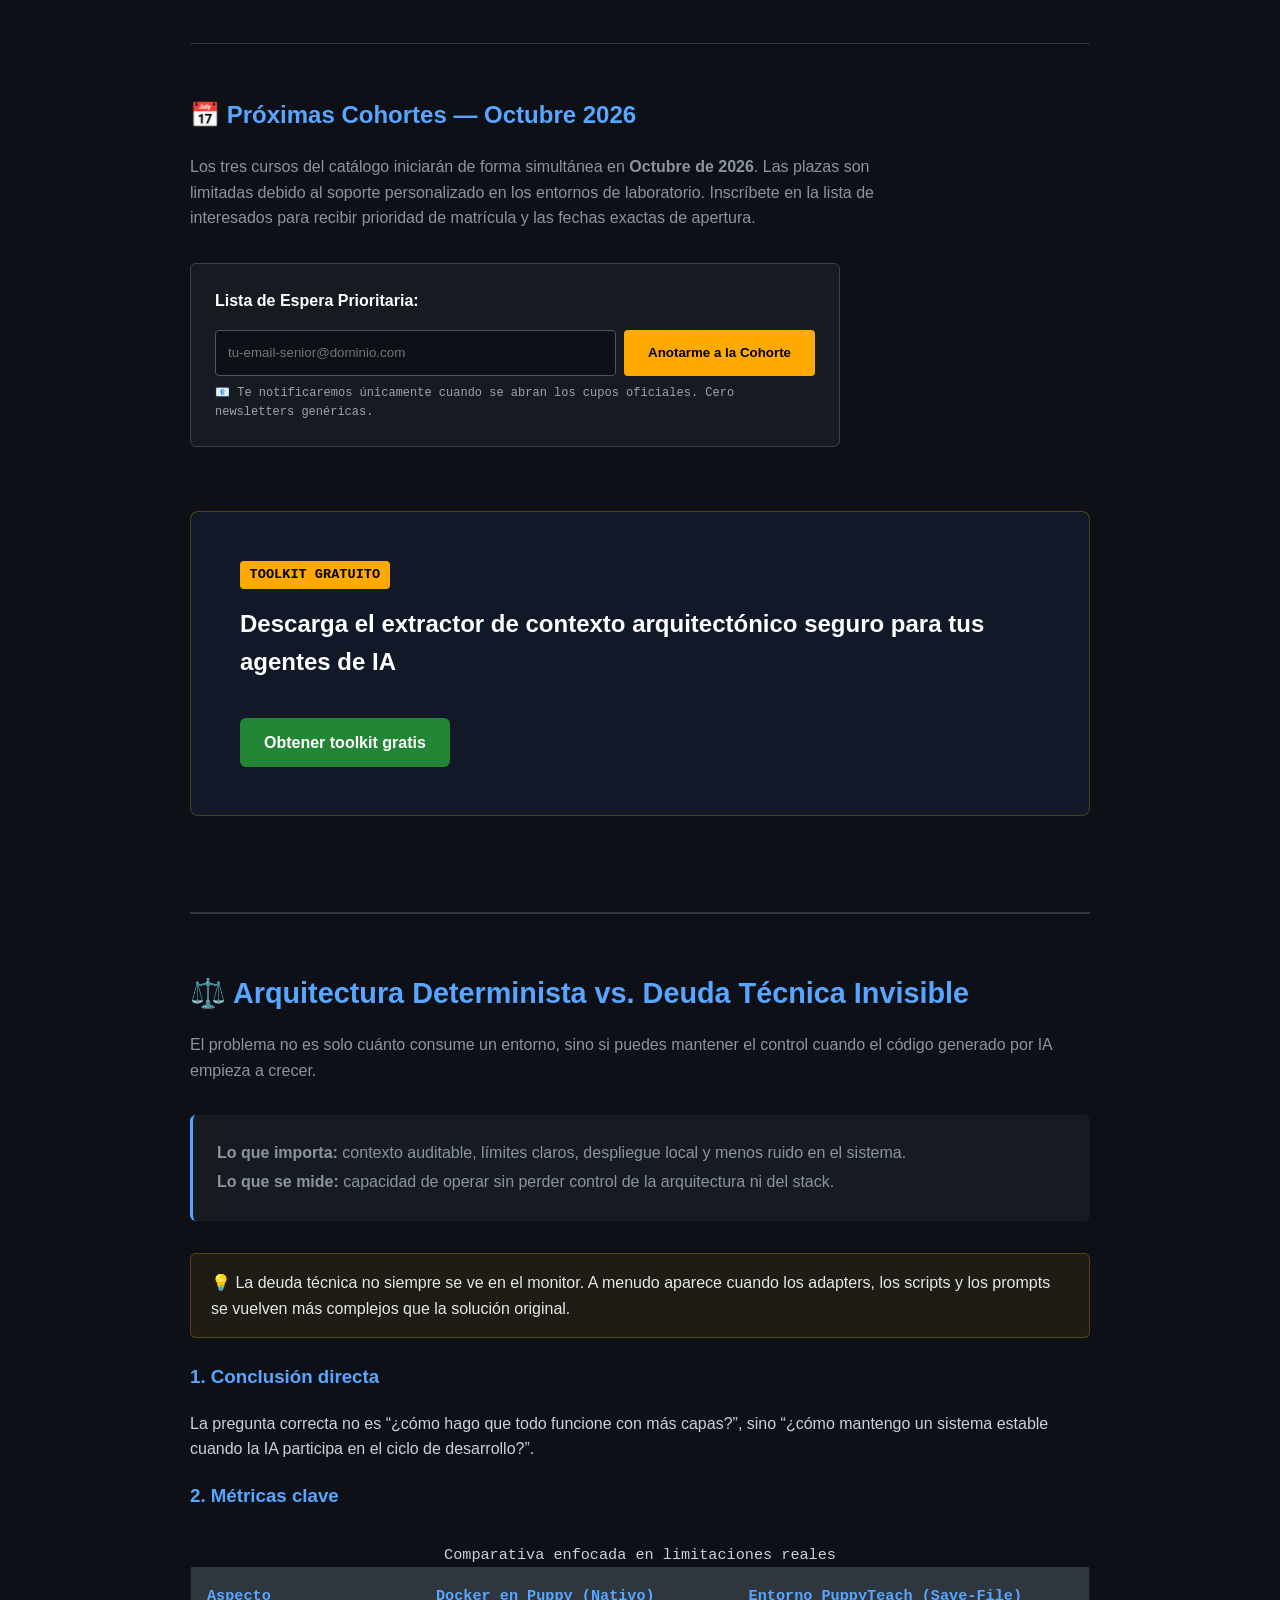
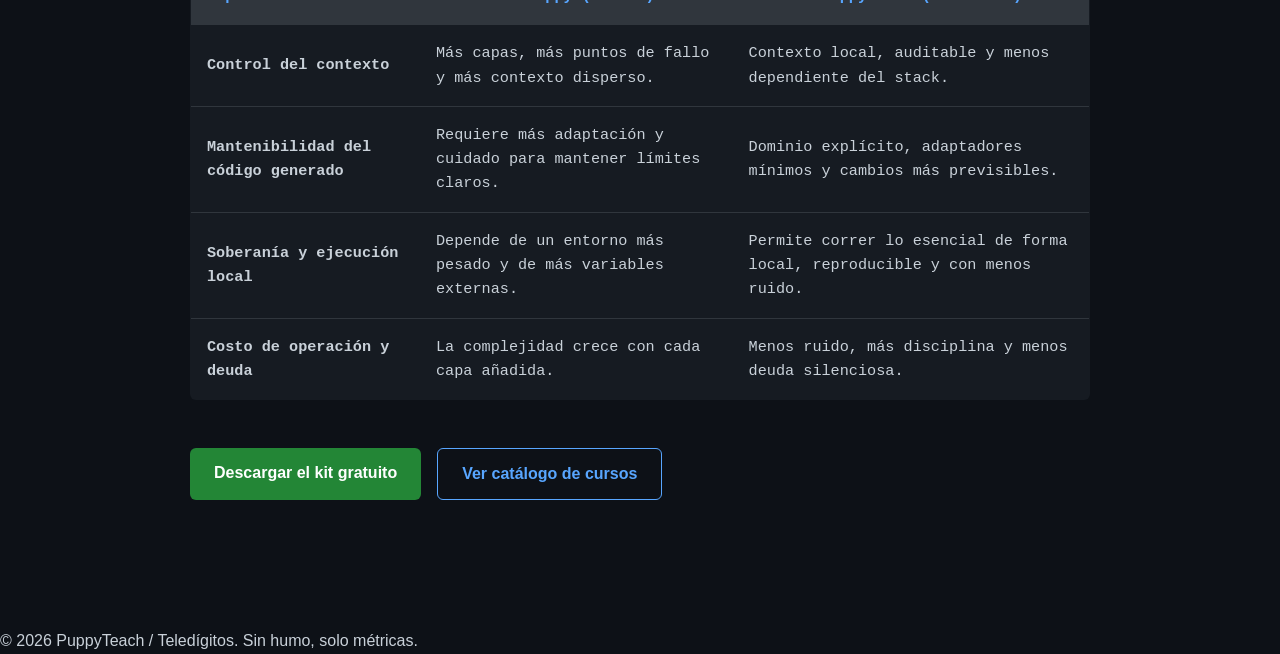
==== commit c732e5f7: "refactor: split styles.css into base.css, components.css, pages.css" ====
--- a/index.html
+++ b/index.html
@@ -7,17 +7,19 @@
     <title>PuppyTeach | Ingeniería Inusual para IA Segura</title>
     <meta name="description"
         content="Arquitecturas deterministas, contexto auditable y ejecución local para equipos que quieren controlar el código generado por IA sin perder productividad.">
-    <link rel="canonical" href="https://ukoquique-proves.github.io/fastDevPage/">
+    <link rel="canonical" href="https://ukoquique-proves.github.io/favoriteDevPage/">
     <meta property="og:title" content="PuppyTeach | Ingeniería Inusual para IA Segura">
     <meta property="og:description" content="Arquitecturas deterministas, contexto auditable y ejecución local para equipos que quieren controlar el código generado por IA sin perder productividad.">
-    <meta property="og:url" content="https://ukoquique-proves.github.io/fastDevPage/">
+    <meta property="og:url" content="https://ukoquique-proves.github.io/favoriteDevPage/">
     <meta property="og:type" content="website">
     <meta name="twitter:card" content="summary_large_image">
     <meta name="twitter:title" content="PuppyTeach | Ingeniería Inusual para IA Segura">
     <meta name="twitter:description" content="Arquitecturas deterministas, contexto auditable y ejecución local para equipos que quieren controlar el código generado por IA sin perder productividad.">
     <link rel="icon" type="image/svg+xml" href="favicon.svg">
     <link rel="shortcut icon" href="favicon.svg">
-    <link rel="stylesheet" href="styles.css">
+    <link rel="stylesheet" href="base.css">
+    <link rel="stylesheet" href="components.css">
+    <link rel="stylesheet" href="pages.css">
 </head>
 
 <body>
@@ -101,9 +103,9 @@
                 <p class="lead-form__intro">Lista de Espera Prioritaria:</p>
 
                 <!-- Envío directo del navegador a Formspree, con redirección a lista-espera-gracias.html -->
-                <form id="puppyteach-waitlist-form" class="lead-form" data-formspree-form action="https://formspree.io/f/mnjyeeod" method="POST">
+                <form id="puppyteach-waitlist-form" class="lead-form" action="https://formspree.io/f/mnjyeeod" method="POST">
                     <input type="hidden" name="_subject" value="Nueva inscripción - Cohorte Octubre 2026">
-                    <input type="hidden" name="_next" value="https://ukoquique-proves.github.io/fastDevPage/lista-espera-gracias.html">
+                    <input type="hidden" name="_next" value="https://ukoquique-proves.github.io/favoriteDevPage/lista-espera-gracias.html">
 
                     <div class="lead-form__field lead-form__field--inline">
                         <label for="waitlist-email" class="sr-only">Correo electrónico</label>
--- a/base.css
+++ b/base.css
@@ -0,0 +1,125 @@
+/* ============================================================
+   base.css — CSS custom properties, reset, typography,
+   global layout elements (body, header, main, section, footer)
+   ============================================================ */
+
+:root {
+    --bg-color: #0d1117;
+    --text-color: #c9d1d9;
+    --accent-color: #58a6ff;
+    --secondary-color: #30363d;
+    --code-bg: #161b22;
+    --success: #238636;
+}
+
+html {
+    scroll-behavior: smooth;
+}
+
+body {
+    font-family: -apple-system, BlinkMacSystemFont, "Segoe UI", Helvetica, Arial, sans-serif, "Apple Color Emoji", "Segoe UI Emoji";
+    background-color: var(--bg-color);
+    color: var(--text-color);
+    line-height: 1.6;
+    margin: 0;
+    padding: 0;
+}
+
+h1,
+h2,
+h3 {
+    color: var(--accent-color);
+    font-weight: 600;
+}
+
+main {
+    max-width: 900px;
+    margin: 0 auto;
+    padding: 2rem 1rem;
+}
+
+section {
+    margin-bottom: 4rem;
+}
+
+header {
+    display: flex;
+    justify-content: space-between;
+    align-items: center;
+    padding: 2rem 1rem;
+    max-width: 900px;
+    margin: 0 auto;
+    border-bottom: 1px solid var(--secondary-color);
+}
+
+.header-links {
+    font-family: "SFMono-Regular", Consolas, "Liberation Mono", Menlo, monospace;
+    font-size: 0.9rem;
+}
+
+.header-link {
+    color: var(--text-color);
+    text-decoration: none;
+    margin-left: 1.5rem;
+}
+
+.header-link:focus-visible {
+    outline: 2px solid var(--accent-color);
+    outline-offset: 3px;
+    border-radius: 4px;
+}
+
+.header-link-accent {
+    color: var(--accent-color);
+}
+
+.brand-link {
+    color: inherit;
+    text-decoration: none;
+}
+
+.sr-only {
+    position: absolute;
+    width: 1px;
+    height: 1px;
+    padding: 0;
+    margin: -1px;
+    overflow: hidden;
+    clip: rect(0, 0, 0, 0);
+    white-space: nowrap;
+    border: 0;
+}
+
+.skip-link {
+    position: absolute;
+    top: 0;
+    left: 0;
+    transform: translateY(-120%);
+    background: var(--accent-color);
+    color: black;
+    padding: 0.75rem 1rem;
+    z-index: 1000;
+    border-bottom-right-radius: 6px;
+    text-decoration: none;
+    font-weight: bold;
+}
+
+.skip-link:focus-visible {
+    transform: translateY(0);
+    outline: 2px solid var(--text-color);
+    outline-offset: 2px;
+}
+
+.page-centered main {
+    display: flex;
+    align-items: center;
+    justify-content: center;
+    min-height: 70vh;
+    text-align: center;
+}
+
+@media (max-width: 640px) {
+    .hero h1 {
+        font-size: 2rem;
+    }
+}
--- a/components.css
+++ b/components.css
@@ -0,0 +1,272 @@
+/* ============================================================
+   components.css — reusable UI components:
+   buttons, forms, cards, badges, banner, benchmark, code-sample
+   ============================================================ */
+
+/* --- Buttons --- */
+
+.btn {
+    display: inline-block;
+    background-color: var(--success);
+    color: white;
+    padding: 0.75rem 1.5rem;
+    border-radius: 6px;
+    text-decoration: none;
+    font-weight: bold;
+    margin-top: 1rem;
+}
+
+.btn:hover {
+    background-color: #2ea043;
+}
+
+.btn:focus-visible {
+    outline: 2px solid var(--accent-color);
+    outline-offset: 3px;
+}
+
+.btn--secondary,
+.btn-secondary {
+    background-color: transparent;
+    color: var(--accent-color);
+    border: 1px solid var(--accent-color);
+}
+
+.btn--secondary:hover,
+.btn-secondary:hover {
+    background-color: rgba(88, 166, 255, 0.1);
+}
+
+.btn--highlight {
+    background: #ffaa00;
+    color: #000;
+    font-weight: bold;
+    border: none;
+    border-radius: 4px;
+    cursor: pointer;
+    transition: 0.2s;
+}
+
+.btn--highlight:hover {
+    background: #e69f00;
+}
+
+.btn--fixed-height {
+    margin-top: 0;
+    height: 46px;
+    padding: 0 1.5rem;
+}
+
+/* --- Forms --- */
+
+.lead-form {
+    display: flex;
+    flex-wrap: wrap;
+    gap: 0.5rem;
+}
+
+.lead-form__card {
+    background: #1f2937;
+    padding: 1.5rem;
+    border-radius: 6px;
+    border: 1px solid #374151;
+}
+
+.lead-form__card--compact {
+    background: var(--code-bg);
+    max-width: 600px;
+}
+
+.lead-form__intro {
+    margin: 0 0 1rem 0;
+    color: #fff;
+    font-weight: bold;
+}
+
+.lead-form__field {
+    flex: 1;
+    min-width: 250px;
+    display: flex;
+    flex-direction: column;
+    gap: 0.25rem;
+}
+
+.lead-form__field--inline {
+    display: flex;
+    flex: 1;
+    min-width: 250px;
+}
+
+.lead-form__input {
+    flex: 1;
+    min-width: 250px;
+    padding: 0.75rem;
+    border-radius: 4px;
+    border: 1px solid #4b5563;
+    background: #0d1117;
+    color: #fff;
+}
+
+.lead-form__input:focus-visible {
+    outline: 2px solid var(--accent-color);
+    outline-offset: 2px;
+    border-color: var(--accent-color);
+}
+
+.lead-form__input--full {
+    width: 100%;
+    box-sizing: border-box;
+}
+
+.lead-form__input--fixed-height {
+    width: 100%;
+    box-sizing: border-box;
+    height: 46px;
+}
+
+.lead-form__submit {
+    margin-top: 0;
+    height: 46px;
+}
+
+.lead-form__help {
+    color: #9ca3af;
+    font-size: 0.8rem;
+    font-family: "SFMono-Regular", Consolas, "Liberation Mono", Menlo, monospace;
+}
+
+.lead-form__note {
+    margin: 0.5rem 0 0 0;
+    font-size: 0.75rem;
+    color: #9ca3af;
+    font-family: "SFMono-Regular", Consolas, "Liberation Mono", Menlo, monospace;
+}
+
+/* --- Cards --- */
+
+.courses-grid {
+    display: grid;
+    grid-template-columns: repeat(auto-fit, minmax(280px, 1fr));
+    gap: 1.5rem;
+}
+
+.course-card-link {
+    color: inherit;
+    text-decoration: none;
+    display: block;
+}
+
+.course-card-link:focus-visible .course-card {
+    outline: 2px solid var(--accent-color);
+    outline-offset: 3px;
+}
+
+.course-card {
+    background-color: var(--code-bg);
+    padding: 1.5rem;
+    border-radius: 6px;
+    border: 1px solid var(--secondary-color);
+    transition: border-color 0.2s;
+    height: 100%;
+    box-sizing: border-box;
+}
+
+.course-card-link:hover .course-card {
+    border-color: var(--accent-color);
+}
+
+.course-card h3 {
+    margin-top: 0;
+    color: #39ff14;
+}
+
+/* --- Badges --- */
+
+.badges {
+    display: flex;
+    flex-wrap: wrap;
+    gap: 0.75rem;
+    margin-bottom: 1.5rem;
+}
+
+.badge {
+    font-family: "SFMono-Regular", Consolas, "Liberation Mono", Menlo, monospace;
+    font-size: 0.8rem;
+    color: #8b949e;
+    background-color: var(--code-bg);
+    padding: 0.3rem 0.6rem;
+    border-radius: 4px;
+    border: 1px solid var(--secondary-color);
+}
+
+/* --- Banner --- */
+
+.banner {
+    background-color: rgba(255, 170, 0, 0.08);
+    border: 1px solid #ffaa0044;
+    border-radius: 6px;
+    padding: 1rem 1.25rem;
+    margin: 1.5rem 0;
+    color: #e5e7eb;
+}
+
+/* --- Benchmark --- */
+
+.benchmark {
+    background-color: var(--code-bg);
+    padding: 1.5rem;
+    border-radius: 6px;
+    border: 1px solid var(--secondary-color);
+    font-family: "SFMono-Regular", Consolas, "Liberation Mono", Menlo, monospace;
+}
+
+.benchmark h3 {
+    margin-top: 0;
+    color: var(--text-color);
+}
+
+/* --- Code sample --- */
+
+.code-sample {
+    background: #0d1117;
+    padding: 1rem;
+    border-radius: 6px;
+    border: 1px solid var(--secondary-color);
+    margin-bottom: 2rem;
+}
+
+.code-sample pre {
+    color: #58a6ff;
+    font-size: 0.85rem;
+}
+
+.code-sample-label {
+    margin: 0 0 0.5rem 0;
+    font-size: 0.8rem;
+    color: #8b949e;
+    font-family: "SFMono-Regular", Consolas, "Liberation Mono", Menlo, monospace;
+}
+
+/* --- Links --- */
+
+.expand-link {
+    color: var(--accent-color);
+    text-decoration: none;
+    font-size: 0.95rem;
+}
+
+.expand-link:hover {
+    text-decoration: underline;
+}
+
+.expand-link:focus-visible {
+    outline: 2px solid var(--accent-color);
+    outline-offset: 3px;
+    border-radius: 4px;
+}
+
+@media (max-width: 640px) {
+    .badges {
+        gap: 0.5rem;
+    }
+}
--- a/pages.css
+++ b/pages.css
@@ -0,0 +1,173 @@
+/* ============================================================
+   pages.css — page-specific layout sections:
+   hero, lead-magnet, inscripciones, tradeoff table, cta
+   ============================================================ */
+
+/* --- Hero --- */
+
+.hero {
+    text-align: left;
+}
+
+.hero h1 {
+    font-size: 2.5rem;
+    margin-bottom: 1rem;
+}
+
+.hero p {
+    font-size: 1.2rem;
+    color: #8b949e;
+}
+
+.hero__cta-group {
+    display: flex;
+    flex-wrap: wrap;
+    gap: 0.75rem;
+    align-items: center;
+    margin-top: 1.5rem;
+}
+
+/* --- Courses section heading --- */
+
+#cursos > h2 {
+    color: #39ff14;
+}
+
+/* --- CTA section --- */
+
+.cta {
+    background-color: var(--secondary-color);
+    padding: 2rem;
+    border-radius: 6px;
+    text-align: center;
+}
+
+/* --- Lead magnet section --- */
+
+.lead-magnet {
+    background: #111827;
+    border: 1px solid #ffaa0044;
+    padding: 3rem 2rem;
+    border-radius: 8px;
+    margin-top: 3rem;
+}
+
+.lead-magnet__inner {
+    max-width: 800px;
+    margin: 0 auto;
+    text-align: left;
+}
+
+.eyebrow {
+    display: inline-block;
+    background: #ffaa00;
+    color: #000;
+    padding: 0.2rem 0.6rem;
+    font-family: "SFMono-Regular", Consolas, "Liberation Mono", Menlo, monospace;
+    font-weight: bold;
+    border-radius: 4px;
+    font-size: 0.85rem;
+}
+
+.lead-magnet__title {
+    color: #fff;
+    margin-top: 1rem;
+}
+
+.lead-magnet__copy {
+    color: #9ca3af;
+    line-height: 1.6;
+}
+
+.feature-list {
+    list-style: none;
+    padding: 0;
+    margin: 1.5rem 0;
+    color: #e5e7eb;
+    font-family: "SFMono-Regular", Consolas, "Liberation Mono", Menlo, monospace;
+    font-size: 0.9rem;
+}
+
+.feature-accent {
+    color: #ffaa00;
+}
+
+/* --- Inscripciones section --- */
+
+.inscripciones-section {
+    margin-top: 6rem;
+    padding-top: 2rem;
+    border-top: 1px solid var(--secondary-color);
+}
+
+.inscripciones-intro {
+    color: #8b949e;
+    max-width: 700px;
+    margin-bottom: 2rem;
+}
+
+/* --- Tradeoff section --- */
+
+.tradeoff-section {
+    margin-top: 6rem;
+    padding: 2rem 0;
+    border-top: 2px solid var(--secondary-color);
+}
+
+.tradeoff-section h2 {
+    font-size: 1.8rem;
+    margin-bottom: 1rem;
+}
+
+.tradeoff-subtitle {
+    color: #8b949e;
+    margin-bottom: 2rem;
+}
+
+.tradeoff-intro {
+    background-color: var(--code-bg);
+    padding: 1.5rem;
+    border-radius: 6px;
+    border-left: 3px solid var(--accent-color);
+    margin-bottom: 2rem;
+    color: #8b949e;
+    line-height: 1.8;
+}
+
+.comparison-table-wrapper {
+    overflow-x: auto;
+    margin: 2rem 0;
+}
+
+.comparison-table {
+    width: 100%;
+    min-width: 720px;
+    border-collapse: collapse;
+    background-color: var(--code-bg);
+    border: 1px solid var(--secondary-color);
+    border-radius: 6px;
+    overflow: hidden;
+    font-family: "SFMono-Regular", Consolas, "Liberation Mono", Menlo, monospace;
+    font-size: 0.95rem;
+}
+
+.comparison-table th {
+    background-color: var(--secondary-color);
+    color: var(--accent-color);
+    padding: 1rem;
+    text-align: left;
+    font-weight: 600;
+}
+
+.comparison-table td {
+    padding: 1rem;
+    border-top: 1px solid var(--secondary-color);
+    color: #c9d1d9;
+}
+
+.tradeoff-cta {
+    display: flex;
+    flex-wrap: wrap;
+    gap: 1rem;
+    margin-top: 2rem;
+}
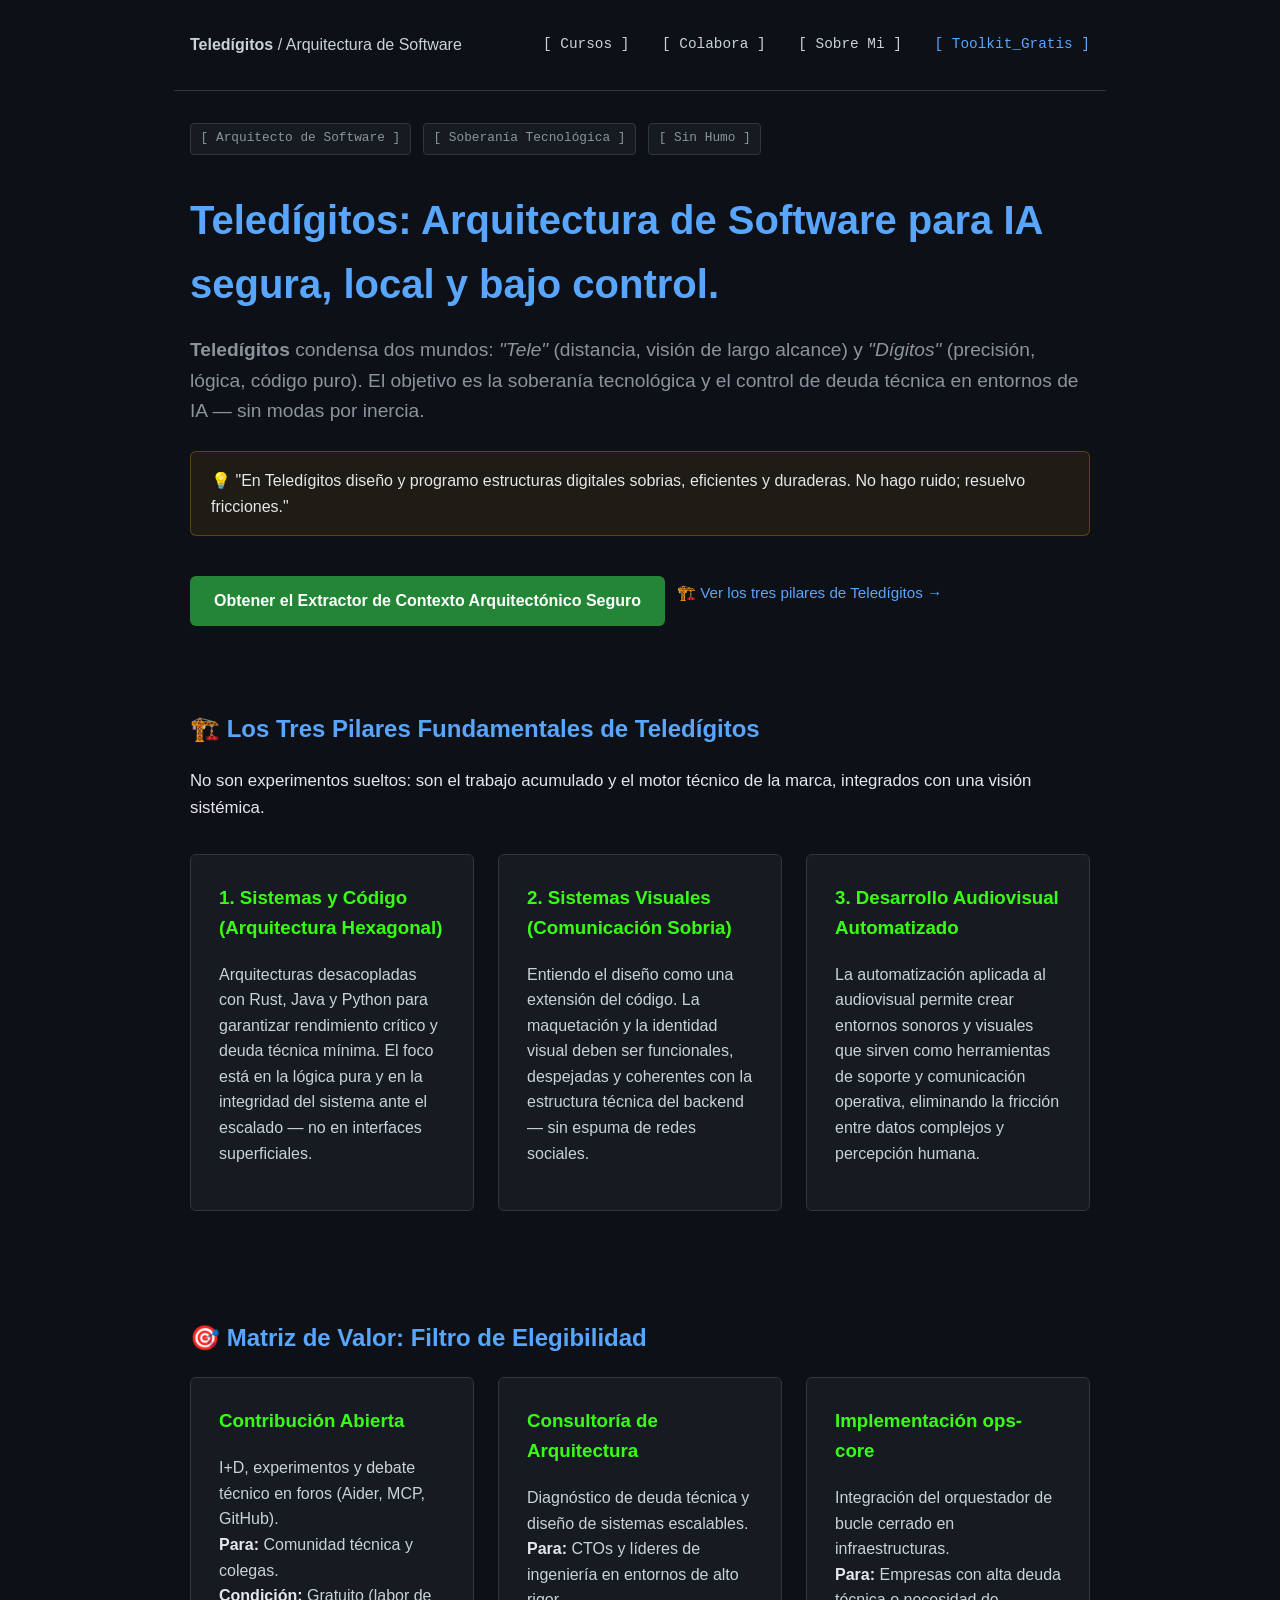
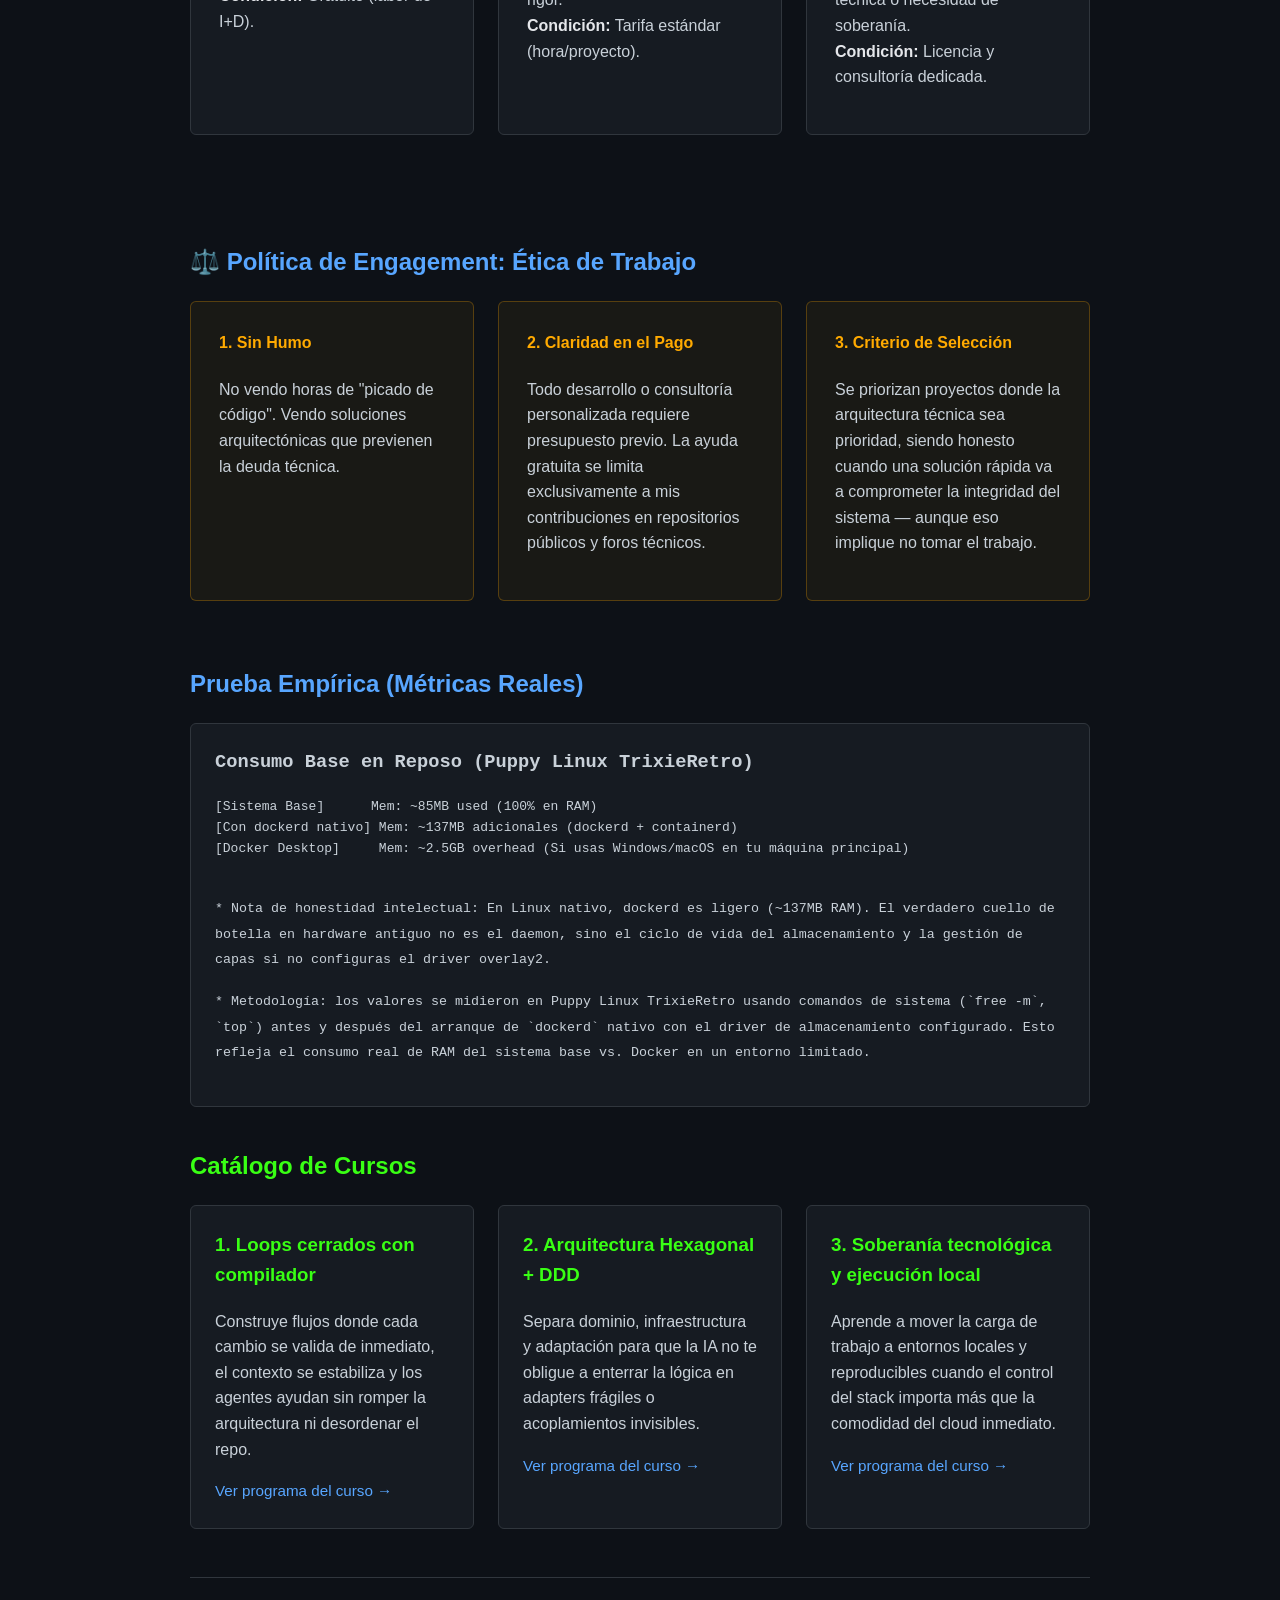
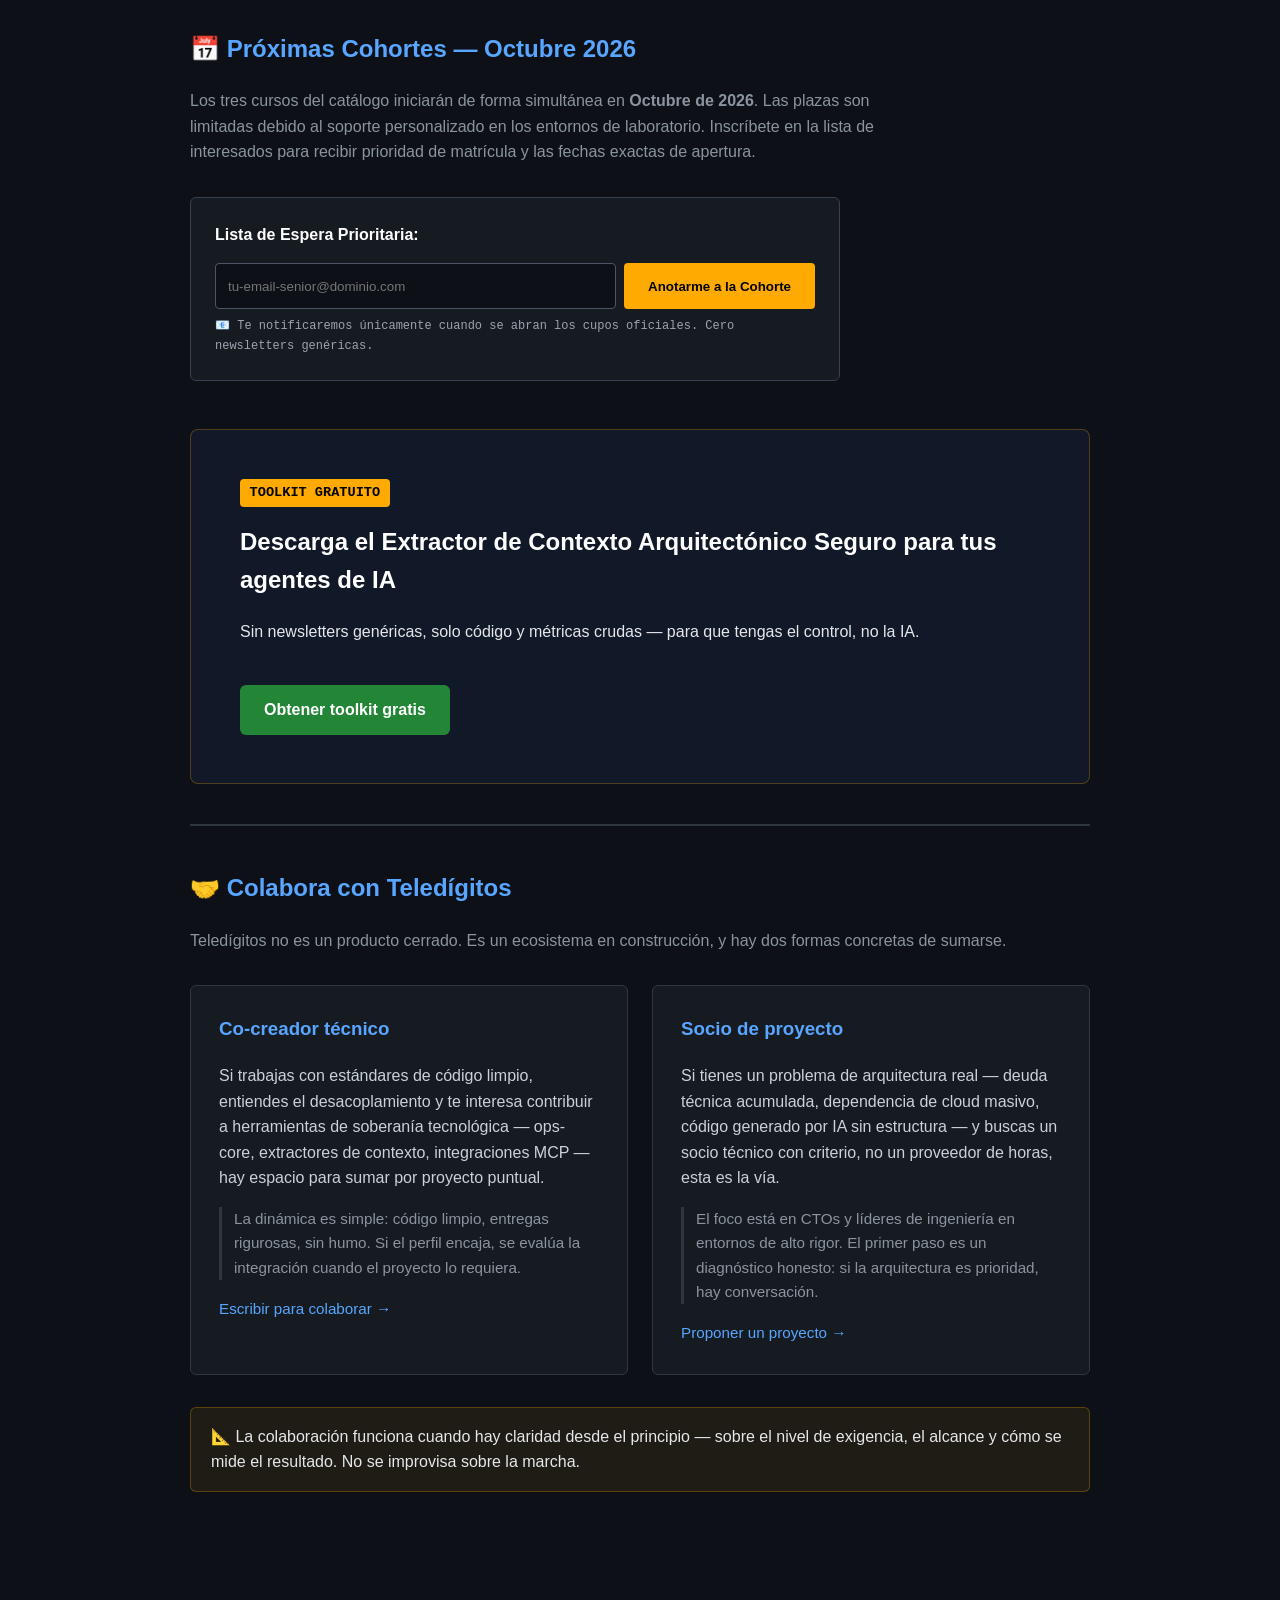
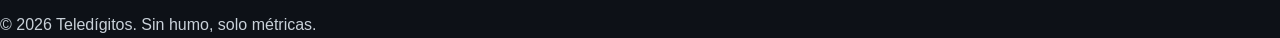
==== commit f697819b: "Landing: replace Trade-off with Colabora section, remove personal refs, fix spacing" ====
--- a/index.html
+++ b/index.html
@@ -4,17 +4,19 @@
 <head>
     <meta charset="UTF-8">
     <meta name="viewport" content="width=device-width, initial-scale=1.0">
-    <title>PuppyTeach | Ingeniería Inusual para IA Segura</title>
+    <title>Teledígitos | Arquitectura de Software para IA Segura</title>
     <meta name="description"
-        content="Arquitecturas deterministas, contexto auditable y ejecución local para equipos que quieren controlar el código generado por IA sin perder productividad.">
+        content="Arquitecto de Software enfocado en soberanía tecnológica y control de deuda técnica en entornos de IA. Arquitecturas deterministas, contexto auditable y ejecución local.">
     <link rel="canonical" href="https://ukoquique-proves.github.io/favoriteDevPage/">
-    <meta property="og:title" content="PuppyTeach | Ingeniería Inusual para IA Segura">
-    <meta property="og:description" content="Arquitecturas deterministas, contexto auditable y ejecución local para equipos que quieren controlar el código generado por IA sin perder productividad.">
+    <meta property="og:title" content="Teledígitos | Arquitectura de Software para IA Segura">
+    <meta property="og:description"
+        content="Arquitecto de Software enfocado en soberanía tecnológica y control de deuda técnica en entornos de IA. Arquitecturas deterministas, contexto auditable y ejecución local.">
     <meta property="og:url" content="https://ukoquique-proves.github.io/favoriteDevPage/">
     <meta property="og:type" content="website">
     <meta name="twitter:card" content="summary_large_image">
-    <meta name="twitter:title" content="PuppyTeach | Ingeniería Inusual para IA Segura">
-    <meta name="twitter:description" content="Arquitecturas deterministas, contexto auditable y ejecución local para equipos que quieren controlar el código generado por IA sin perder productividad.">
+    <meta name="twitter:title" content="Teledígitos | Arquitectura de Software para IA Segura">
+    <meta name="twitter:description"
+        content="Arquitecto de Software enfocado en soberanía tecnológica y control de deuda técnica en entornos de IA. Arquitecturas deterministas, contexto auditable y ejecución local.">
     <link rel="icon" type="image/svg+xml" href="favicon.svg">
     <link rel="shortcut icon" href="favicon.svg">
     <link rel="stylesheet" href="base.css">
@@ -27,11 +29,13 @@
 
     <header>
         <nav>
-            <strong>PuppyTeach</strong> / Engineering
+            <strong>Teledígitos</strong> / Arquitectura de Software
         </nav>
         <div class="header-links">
-            <a href="#inscripciones" class="header-link">[ Cursos & Octubre 2026 ]</a>
-            <a href="#tradeoff" class="header-link">[ Trade-off ]</a>
+            <a href="#inscripciones" class="header-link">[ Cursos ]</a>
+            <a href="#colabora" class="header-link">[ Colabora ]</a>
+            <a href="https://ukoquique-proves.github.io/TeledigitosWeb/" class="header-link" target="_blank"
+                rel="noopener noreferrer">[ Sobre Mi ]</a>
             <a href="toolkit.html" class="header-link header-link-accent">[ Toolkit_Gratis ]</a>
         </div>
     </header>
@@ -39,16 +43,106 @@
     <main id="main-content">
         <section class="hero">
             <div class="badges">
-                <span class="badge">[ IA Segura ]</span>
-                <span class="badge">[ Arquitecturas Deterministas ]</span>
-                <span class="badge">[ Soberanía Local ]</span>
-            </div>
-            <h1>Ingeniería Inusual para IA segura, local y bajo control.</h1>
-            <p>Diseñamos sistemas donde el contexto es auditable, los cambios son predecibles y el código generado por IA no termina convirtiéndose en deuda técnica silenciosa.</p>
-            <div class="banner"><span aria-hidden="true">💡</span> El problema real no es solo el hardware. Es perder el control del contexto, del despliegue y de la arquitectura cuando las herramientas crecen más rápido que la disciplina.</div>
+                <span class="badge">[ Arquitecto de Software ]</span>
+                <span class="badge">[ Soberanía Tecnológica ]</span>
+                <span class="badge">[ Sin Humo ]</span>
+            </div>
+            <h1>Teledígitos: Arquitectura de Software para IA segura, local y bajo control.</h1>
+            <p class="hero-lead">
+                <strong>Teledígitos</strong> condensa dos mundos: <em>"Tele"</em> (distancia, visión de largo alcance) y
+                <em>"Dígitos"</em> (precisión, lógica, código puro).
+                El objetivo es la soberanía tecnológica y el control de deuda técnica en entornos de IA — sin modas por
+                inercia.
+            </p>
+            <div class="banner">
+                <span aria-hidden="true">💡</span>
+                "En Teledígitos diseño y programo estructuras digitales sobrias, eficientes y duraderas. No hago ruido;
+                resuelvo fricciones."
+            </div>
             <div class="hero__cta-group">
-                <a href="toolkit.html" class="btn">Obtener el extractor gratis</a>
-                <a href="#tradeoff" class="expand-link"><span aria-hidden="true">⚖️</span> Ver por qué esto importa para un CTO →</a>
+                <a href="toolkit.html" class="btn">Obtener el Extractor de Contexto Arquitectónico Seguro</a>
+                <a href="#pilares" class="expand-link"><span aria-hidden="true">🏗️</span> Ver los tres pilares de
+                    Teledígitos →</a>
+            </div>
+        </section>
+
+        <section id="pilares" class="pilares-section">
+            <h2><span aria-hidden="true">🏗️</span> Los Tres Pilares Fundamentales de Teledígitos</h2>
+            <p class="pilares-intro">
+                No son experimentos sueltos: son el trabajo acumulado y el motor técnico de la marca, integrados con una
+                visión sistémica.
+            </p>
+            <div class="pilares-grid">
+                <article class="pilar-card">
+                    <h3>1. Sistemas y Código (Arquitectura Hexagonal)</h3>
+                    <p>
+                        Arquitecturas desacopladas con Rust, Java y Python para garantizar rendimiento crítico y deuda
+                        técnica mínima.
+                        El foco está en la lógica pura y en la integridad del sistema ante el escalado — no en
+                        interfaces superficiales.
+                    </p>
+                </article>
+                <article class="pilar-card">
+                    <h3>2. Sistemas Visuales (Comunicación Sobria)</h3>
+                    <p>
+                        Entiendo el diseño como una extensión del código. La maquetación y la identidad visual deben ser
+                        funcionales,
+                        despejadas y coherentes con la estructura técnica del backend — sin espuma de redes sociales.
+                    </p>
+                </article>
+                <article class="pilar-card">
+                    <h3>3. Desarrollo Audiovisual Automatizado</h3>
+                    <p>
+                        La automatización aplicada al audiovisual permite crear entornos sonoros y visuales que sirven
+                        como herramientas de soporte
+                        y comunicación operativa, eliminando la fricción entre datos complejos y percepción humana.
+                    </p>
+                </article>
+            </div>
+        </section>
+
+        <section id="servicios" class="servicios-section">
+            <h2><span aria-hidden="true">🎯</span> Matriz de Valor: Filtro de Elegibilidad</h2>
+            <div class="servicios-grid">
+                <article class="servicio-card">
+                    <h3>Contribución Abierta</h3>
+                    <p>I+D, experimentos y debate técnico en foros (Aider, MCP, GitHub).<br><strong>Para:</strong>
+                        Comunidad técnica y colegas.<br><strong>Condición:</strong> Gratuito (labor de I+D).</p>
+                </article>
+                <article class="servicio-card">
+                    <h3>Consultoría de Arquitectura</h3>
+                    <p>Diagnóstico de deuda técnica y diseño de sistemas escalables.<br><strong>Para:</strong> CTOs y
+                        líderes de ingeniería en entornos de alto rigor.<br><strong>Condición:</strong> Tarifa estándar
+                        (hora/proyecto).</p>
+                </article>
+                <article class="servicio-card">
+                    <h3>Implementación ops-core</h3>
+                    <p>Integración del orquestador de bucle cerrado en infraestructuras.<br><strong>Para:</strong>
+                        Empresas con alta deuda técnica o necesidad de soberanía.<br><strong>Condición:</strong>
+                        Licencia y consultoría dedicada.</p>
+                </article>
+            </div>
+        </section>
+
+        <section id="etica" class="etica-section">
+            <h2><span aria-hidden="true">⚖️</span> Política de Engagement: Ética de Trabajo</h2>
+            <div class="etica-grid">
+                <div class="etica-item">
+                    <h4>1. Sin Humo</h4>
+                    <p>No vendo horas de "picado de código". Vendo soluciones arquitectónicas que previenen la deuda
+                        técnica.</p>
+                </div>
+                <div class="etica-item">
+                    <h4>2. Claridad en el Pago</h4>
+                    <p>Todo desarrollo o consultoría personalizada requiere presupuesto previo. La ayuda gratuita se
+                        limita exclusivamente a mis contribuciones en repositorios públicos y foros técnicos.</p>
+                </div>
+                <div class="etica-item">
+                    <h4>3. Criterio de Selección</h4>
+                    <p>Se priorizan proyectos donde la arquitectura técnica sea prioridad, siendo honesto cuando una
+                        solución rápida va a comprometer la integridad del sistema — aunque eso implique no tomar el
+                        trabajo.</p>
+                </div>
             </div>
         </section>
 
@@ -61,8 +155,13 @@
 [Con dockerd nativo] Mem: ~137MB adicionales (dockerd + containerd)
 [Docker Desktop]     Mem: ~2.5GB overhead (Si usas Windows/macOS en tu máquina principal)
                 </pre>
-                <p><small>* Nota de honestidad intelectual: En Linux nativo, dockerd es ligero (~137MB RAM). El verdadero cuello de botella en hardware antiguo no es el daemon, sino el ciclo de vida del almacenamiento y la gestión de capas si no configuras el driver overlay2.</small></p>
-                <p><small>* Metodología: los valores se midieron en Puppy Linux TrixieRetro usando comandos de sistema (`free -m`, `top`) antes y después del arranque de `dockerd` nativo con el driver de almacenamiento configurado. Esto refleja el consumo real de RAM del sistema base vs. Docker en un entorno limitado.</small></p>
+                <p><small>* Nota de honestidad intelectual: En Linux nativo, dockerd es ligero (~137MB RAM). El
+                        verdadero cuello de botella en hardware antiguo no es el daemon, sino el ciclo de vida del
+                        almacenamiento y la gestión de capas si no configuras el driver overlay2.</small></p>
+                <p><small>* Metodología: los valores se midieron en Puppy Linux TrixieRetro usando comandos de sistema
+                        (`free -m`, `top`) antes y después del arranque de `dockerd` nativo con el driver de
+                        almacenamiento configurado. Esto refleja el consumo real de RAM del sistema base vs. Docker en
+                        un entorno limitado.</small></p>
             </div>
         </section>
 
@@ -72,21 +171,24 @@
                 <a href="curso-1-loops-compilador.html" class="course-card-link">
                     <article class="course-card">
                         <h3>1. Loops cerrados con compilador</h3>
-                        <p>Construye flujos donde cada cambio se valida de inmediato, el contexto se estabiliza y los agentes ayudan sin romper la arquitectura ni desordenar el repo.</p>
+                        <p>Construye flujos donde cada cambio se valida de inmediato, el contexto se estabiliza y los
+                            agentes ayudan sin romper la arquitectura ni desordenar el repo.</p>
                         <span class="expand-link">Ver programa del curso →</span>
                     </article>
                 </a>
                 <a href="curso-2-arquitectura-hexagonal.html" class="course-card-link">
                     <article class="course-card">
                         <h3>2. Arquitectura Hexagonal + DDD</h3>
-                        <p>Separa dominio, infraestructura y adaptación para que la IA no te obligue a enterrar la lógica en adapters frágiles o acoplamientos invisibles.</p>
+                        <p>Separa dominio, infraestructura y adaptación para que la IA no te obligue a enterrar la
+                            lógica en adapters frágiles o acoplamientos invisibles.</p>
                         <span class="expand-link">Ver programa del curso →</span>
                     </article>
                 </a>
                 <a href="curso-3-soberania-local.html" class="course-card-link">
                     <article class="course-card">
                         <h3>3. Soberanía tecnológica y ejecución local</h3>
-                        <p>Aprende a mover la carga de trabajo a entornos locales y reproducibles cuando el control del stack importa más que la comodidad del cloud inmediato.</p>
+                        <p>Aprende a mover la carga de trabajo a entornos locales y reproducibles cuando el control del
+                            stack importa más que la comodidad del cloud inmediato.</p>
                         <span class="expand-link">Ver programa del curso →</span>
                     </article>
                 </a>
@@ -96,16 +198,20 @@
         <section id="inscripciones" class="inscripciones-section">
             <h2><span aria-hidden="true">📅</span> Próximas Cohortes — Octubre 2026</h2>
             <p class="inscripciones-intro">
-                Los tres cursos del catálogo iniciarán de forma simultánea en <strong>Octubre de 2026</strong>. Las plazas son limitadas debido al soporte personalizado en los entornos de laboratorio. Inscríbete en la lista de interesados para recibir prioridad de matrícula y las fechas exactas de apertura.
+                Los tres cursos del catálogo iniciarán de forma simultánea en <strong>Octubre de 2026</strong>. Las
+                plazas son limitadas debido al soporte personalizado en los entornos de laboratorio. Inscríbete en la
+                lista de interesados para recibir prioridad de matrícula y las fechas exactas de apertura.
             </p>
 
             <div class="lead-form__card lead-form__card--compact">
                 <p class="lead-form__intro">Lista de Espera Prioritaria:</p>
 
                 <!-- Envío directo del navegador a Formspree, con redirección a lista-espera-gracias.html -->
-                <form id="puppyteach-waitlist-form" class="lead-form" action="https://formspree.io/f/mnjyeeod" method="POST">
+                <form id="puppyteach-waitlist-form" class="lead-form" action="https://formspree.io/f/mnjyeeod"
+                    method="POST">
                     <input type="hidden" name="_subject" value="Nueva inscripción - Cohorte Octubre 2026">
-                    <input type="hidden" name="_next" value="https://ukoquique-proves.github.io/favoriteDevPage/lista-espera-gracias.html">
+                    <input type="hidden" name="_next"
+                        value="https://ukoquique-proves.github.io/favoriteDevPage/lista-espera-gracias.html">
 
                     <div class="lead-form__field lead-form__field--inline">
                         <label for="waitlist-email" class="sr-only">Correo electrónico</label>
@@ -117,79 +223,72 @@
                         Anotarme a la Cohorte
                     </button>
                 </form>
-                <p class="lead-form__note"><span aria-hidden="true">📧</span> Te notificaremos únicamente cuando se abran los cupos oficiales. Cero newsletters genéricas.</p>
+                <p class="lead-form__note"><span aria-hidden="true">📧</span> Te notificaremos únicamente cuando se
+                    abran los cupos oficiales. Cero newsletters genéricas.</p>
             </div>
         </section>
 
         <section id="lead-magnet" class="cta lead-magnet">
             <div class="lead-magnet__inner">
                 <span class="eyebrow">TOOLKIT GRATUITO</span>
-                <h2 class="lead-magnet__title">Descarga el extractor de contexto arquitectónico seguro para tus agentes de IA</h2>
+                <h2 class="lead-magnet__title">Descarga el Extractor de Contexto Arquitectónico Seguro para tus agentes
+                    de IA</h2>
+                <p class="lead-magnet-desc">
+                    Sin newsletters genéricas, solo código y métricas crudas — para que tengas el control, no la IA.
+                </p>
                 <a href="toolkit.html" class="btn">Obtener toolkit gratis</a>
             </div>
         </section>
 
-        <section id="tradeoff" class="tradeoff-section">
-            <h2><span aria-hidden="true">⚖️</span> Arquitectura Determinista vs. Deuda Técnica Invisible</h2>
-            <p class="tradeoff-subtitle">El problema no es solo cuánto consume un entorno, sino si puedes mantener el control cuando el código generado por IA empieza a crecer.</p>
-
-            <div class="tradeoff-intro">
-                <strong>Lo que importa:</strong> contexto auditable, límites claros, despliegue local y menos ruido en el sistema.
-                <br>
-                <strong>Lo que se mide:</strong> capacidad de operar sin perder control de la arquitectura ni del stack.
-            </div>
-
-            <div class="banner"><span aria-hidden="true">💡</span> La deuda técnica no siempre se ve en el monitor. A menudo aparece cuando los adapters, los scripts y los prompts se vuelven más complejos que la solución original.
-            </div>
-
-            <h3>1. Conclusión directa</h3>
-            <p>La pregunta correcta no es “¿cómo hago que todo funcione con más capas?”, sino “¿cómo mantengo un sistema estable cuando la IA participa en el ciclo de desarrollo?”.</p>
-
-            <h3>2. Métricas clave</h3>
-            <div class="comparison-table-wrapper">
-                <table class="comparison-table">
-                    <caption>Comparativa enfocada en limitaciones reales</caption>
-                    <thead>
-                        <tr>
-                            <th>Aspecto</th>
-                            <th>Docker en Puppy (Nativo)</th>
-                            <th>Entorno PuppyTeach (Save-File)</th>
-                        </tr>
-                    </thead>
-                    <tbody>
-                        <tr>
-                            <td><strong>Control del contexto</strong></td>
-                            <td>Más capas, más puntos de fallo y más contexto disperso.</td>
-                            <td>Contexto local, auditable y menos dependiente del stack.</td>
-                        </tr>
-                        <tr>
-                            <td><strong>Mantenibilidad del código generado</strong></td>
-                            <td>Requiere más adaptación y cuidado para mantener límites claros.</td>
-                            <td>Dominio explícito, adaptadores mínimos y cambios más previsibles.</td>
-                        </tr>
-                        <tr>
-                            <td><strong>Soberanía y ejecución local</strong></td>
-                            <td>Depende de un entorno más pesado y de más variables externas.</td>
-                            <td>Permite correr lo esencial de forma local, reproducible y con menos ruido.</td>
-                        </tr>
-                        <tr>
-                            <td><strong>Costo de operación y deuda</strong></td>
-                            <td>La complejidad crece con cada capa añadida.</td>
-                            <td>Menos ruido, más disciplina y menos deuda silenciosa.</td>
-                        </tr>
-                    </tbody>
-                </table>
-            </div>
-
-            <div class="tradeoff-cta">
-                <a href="toolkit.html" class="btn">Descargar el kit gratuito</a>
-                <a href="#cursos" class="btn btn-secondary">Ver catálogo de cursos</a>
+        <section id="colabora" class="colabora-section">
+            <h2><span aria-hidden="true">🤝</span> Colabora con Teledígitos</h2>
+            <p class="colabora-subtitle">
+                Teledígitos no es un producto cerrado. Es un ecosistema en construcción, y hay dos formas concretas de
+                sumarse.
+            </p>
+
+            <div class="colabora-grid">
+                <article class="colabora-card">
+                    <h3>Co-creador técnico</h3>
+                    <p>
+                        Si trabajas con estándares de código limpio, entiendes el desacoplamiento y te interesa
+                        contribuir a herramientas de soberanía tecnológica — ops-core, extractores de contexto,
+                        integraciones MCP — hay espacio para sumar por proyecto puntual.
+                    </p>
+                    <p class="colabora-condicion">
+                        La dinámica es simple: código limpio, entregas rigurosas, sin humo. Si el perfil encaja,
+                        se evalúa la integración cuando el proyecto lo requiera.
+                    </p>
+                    <a href="mailto:colabora@teledigitos.dev?subject=Co-creador%20t%C3%A9cnico"
+                        class="expand-link">Escribir para colaborar →</a>
+                </article>
+
+                <article class="colabora-card">
+                    <h3>Socio de proyecto</h3>
+                    <p>
+                        Si tienes un problema de arquitectura real — deuda técnica acumulada, dependencia de cloud
+                        masivo, código generado por IA sin estructura — y buscas un socio técnico con criterio,
+                        no un proveedor de horas, esta es la vía.
+                    </p>
+                    <p class="colabora-condicion">
+                        El foco está en CTOs y líderes de ingeniería en entornos de alto rigor. El primer paso es un
+                        diagnóstico honesto: si la arquitectura es prioridad, hay conversación.
+                    </p>
+                    <a href="mailto:colabora@teledigitos.dev?subject=Socio%20de%20proyecto" class="expand-link">Proponer
+                        un proyecto →</a>
+                </article>
+            </div>
+
+            <div class="banner" style="margin-top: 2rem;">
+                <span aria-hidden="true">📐</span>
+                La colaboración funciona cuando hay claridad desde el principio — sobre el nivel de exigencia, el
+                alcance y cómo se mide el resultado. No se improvisa sobre la marcha.
             </div>
         </section>
     </main>
 
     <footer>
-        &copy; 2026 PuppyTeach / Teledígitos. Sin humo, solo métricas.
+        &copy; 2026 Teledígitos. Sin humo, solo métricas.
     </footer>
 
 </body>
--- a/base.css
+++ b/base.css
@@ -39,7 +39,7 @@
 }
 
 section {
-    margin-bottom: 4rem;
+    margin-bottom: 2.5rem;
 }
 
 header {
--- a/components.css
+++ b/components.css
@@ -270,3 +270,140 @@
         gap: 0.5rem;
     }
 }
+
+/* --- Pilares Section --- */
+.pilares-section {
+    padding: 1.5rem 0;
+}
+
+.pilares-intro {
+    color: #e5e7eb;
+    margin-bottom: 2rem;
+    font-size: 1.05rem;
+}
+
+.pilares-grid {
+    display: grid;
+    grid-template-columns: repeat(auto-fit, minmax(280px, 1fr));
+    gap: 1.5rem;
+}
+
+.pilar-card {
+    background-color: var(--code-bg);
+    padding: 1.75rem;
+    border-radius: 6px;
+    border: 1px solid var(--secondary-color);
+    transition: border-color 0.2s;
+}
+
+.pilar-card:hover {
+    border-color: var(--accent-color);
+}
+
+.pilar-card h3 {
+    margin-top: 0;
+    color: #39ff14;
+}
+
+/* --- Servicios Section --- */
+.servicios-section {
+    padding: 1.5rem 0;
+}
+
+.servicios-grid {
+    display: grid;
+    grid-template-columns: repeat(auto-fit, minmax(280px, 1fr));
+    gap: 1.5rem;
+}
+
+.servicio-card {
+    background-color: var(--code-bg);
+    padding: 1.75rem;
+    border-radius: 6px;
+    border: 1px solid var(--secondary-color);
+    transition: border-color 0.2s;
+}
+
+.servicio-card:hover {
+    border-color: var(--accent-color);
+}
+
+.servicio-card h3 {
+    margin-top: 0;
+    color: #39ff14;
+}
+
+.servicio-card strong {
+    color: #e5e7eb;
+}
+
+/* --- Ética Section --- */
+.etica-section {
+    padding: 1.5rem 0;
+}
+
+.etica-grid {
+    display: grid;
+    grid-template-columns: repeat(auto-fit, minmax(280px, 1fr));
+    gap: 1.5rem;
+}
+
+.etica-item {
+    background-color: rgba(255, 170, 0, 0.05);
+    border: 1px solid #ffaa0044;
+    padding: 1.75rem;
+    border-radius: 6px;
+}
+
+.etica-item h4 {
+    margin-top: 0;
+    color: #ffaa00;
+}
+
+/* --- Lead Magnet Extra --- */
+.lead-magnet-desc {
+    color: #e5e7eb;
+    margin: 1rem 0 1.5rem 0;
+}
+
+/* --- Colabora Section --- */
+.colabora-section {
+    padding: 1.5rem 0;
+    border-top: 2px solid var(--secondary-color);
+}
+
+.colabora-subtitle {
+    color: #8b949e;
+    margin-bottom: 2rem;
+}
+
+.colabora-grid {
+    display: grid;
+    grid-template-columns: repeat(auto-fit, minmax(280px, 1fr));
+    gap: 1.5rem;
+}
+
+.colabora-card {
+    background-color: var(--code-bg);
+    padding: 1.75rem;
+    border-radius: 6px;
+    border: 1px solid var(--secondary-color);
+    transition: border-color 0.2s;
+}
+
+.colabora-card:hover {
+    border-color: var(--accent-color);
+}
+
+.colabora-card h3 {
+    margin-top: 0;
+    color: var(--accent-color);
+}
+
+.colabora-condicion {
+    color: #8b949e;
+    font-size: 0.95rem;
+    border-left: 3px solid var(--secondary-color);
+    padding-left: 0.75rem;
+    margin: 1rem 0;
+}
--- a/pages.css
+++ b/pages.css
@@ -95,7 +95,7 @@
 /* --- Inscripciones section --- */
 
 .inscripciones-section {
-    margin-top: 6rem;
+    margin-top: 3rem;
     padding-top: 2rem;
     border-top: 1px solid var(--secondary-color);
 }
@@ -109,7 +109,7 @@
 /* --- Tradeoff section --- */
 
 .tradeoff-section {
-    margin-top: 6rem;
+    margin-top: 3rem;
     padding: 2rem 0;
     border-top: 2px solid var(--secondary-color);
 }
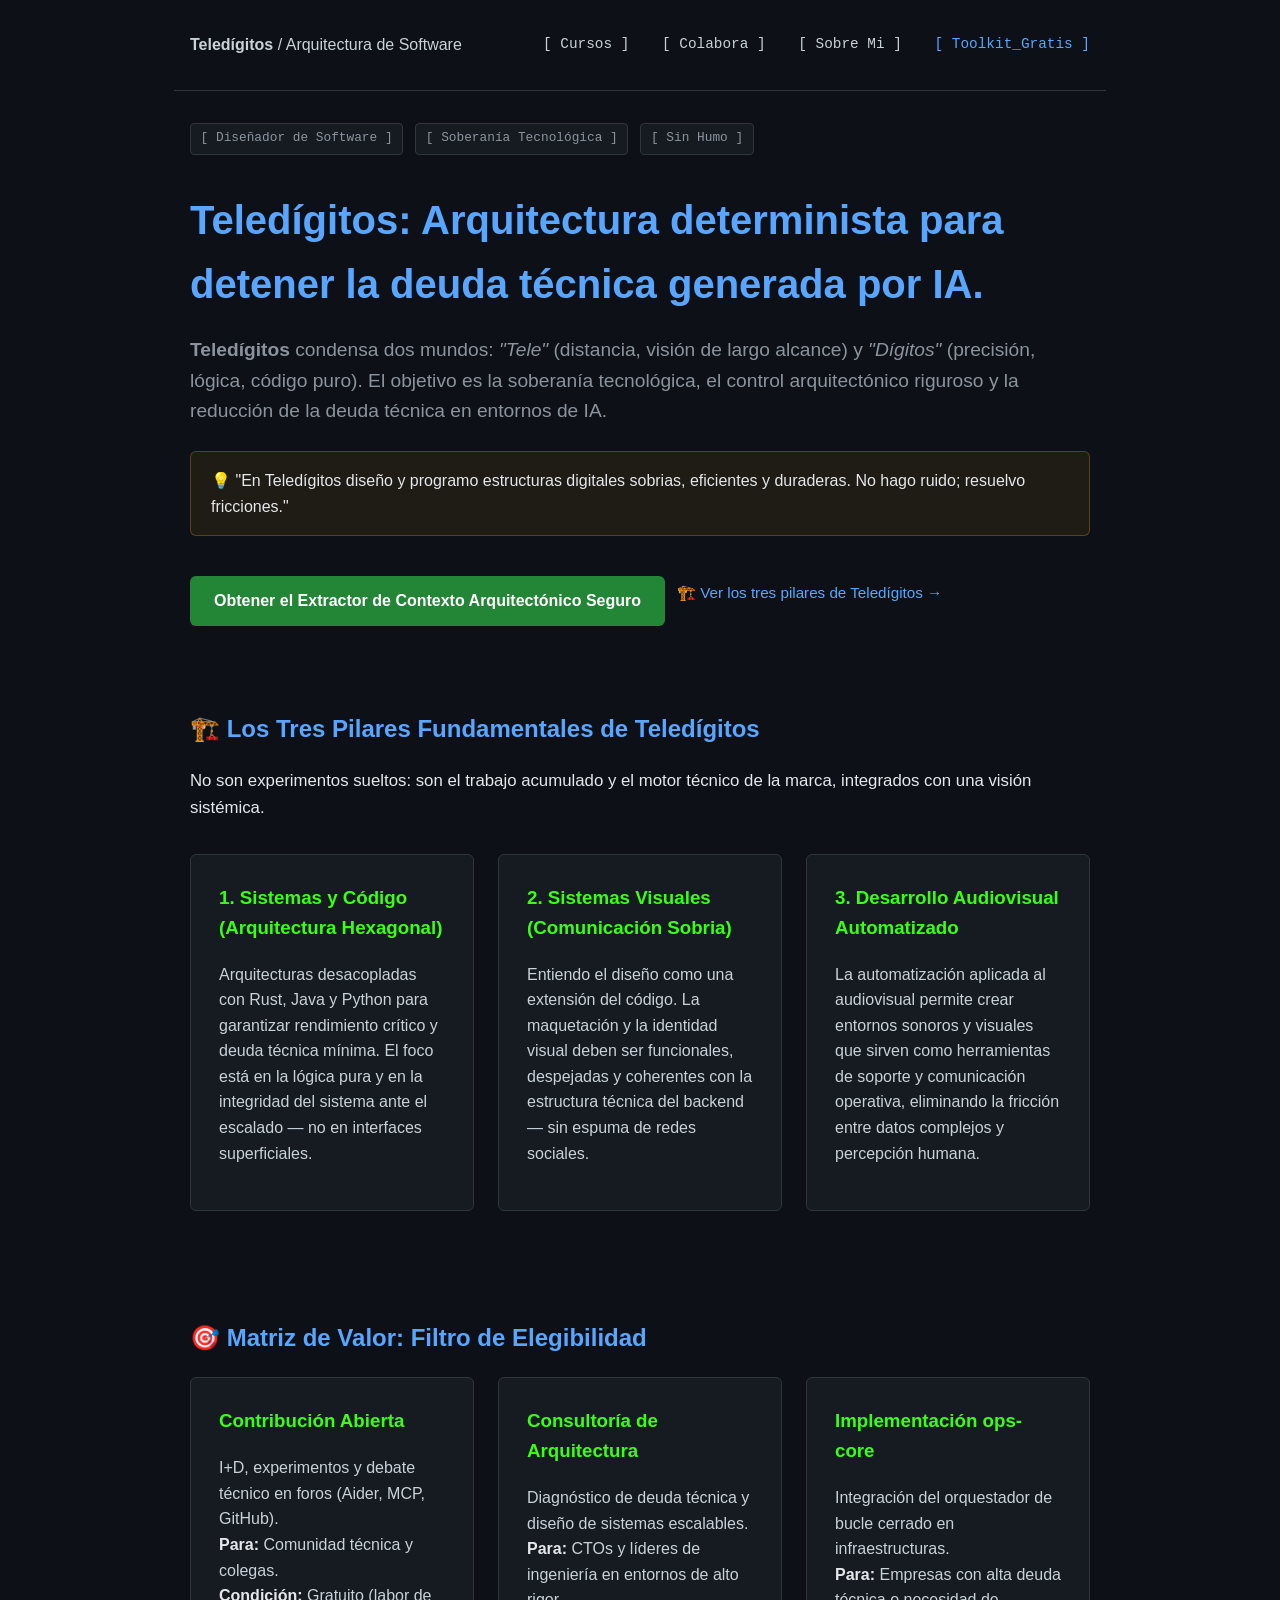
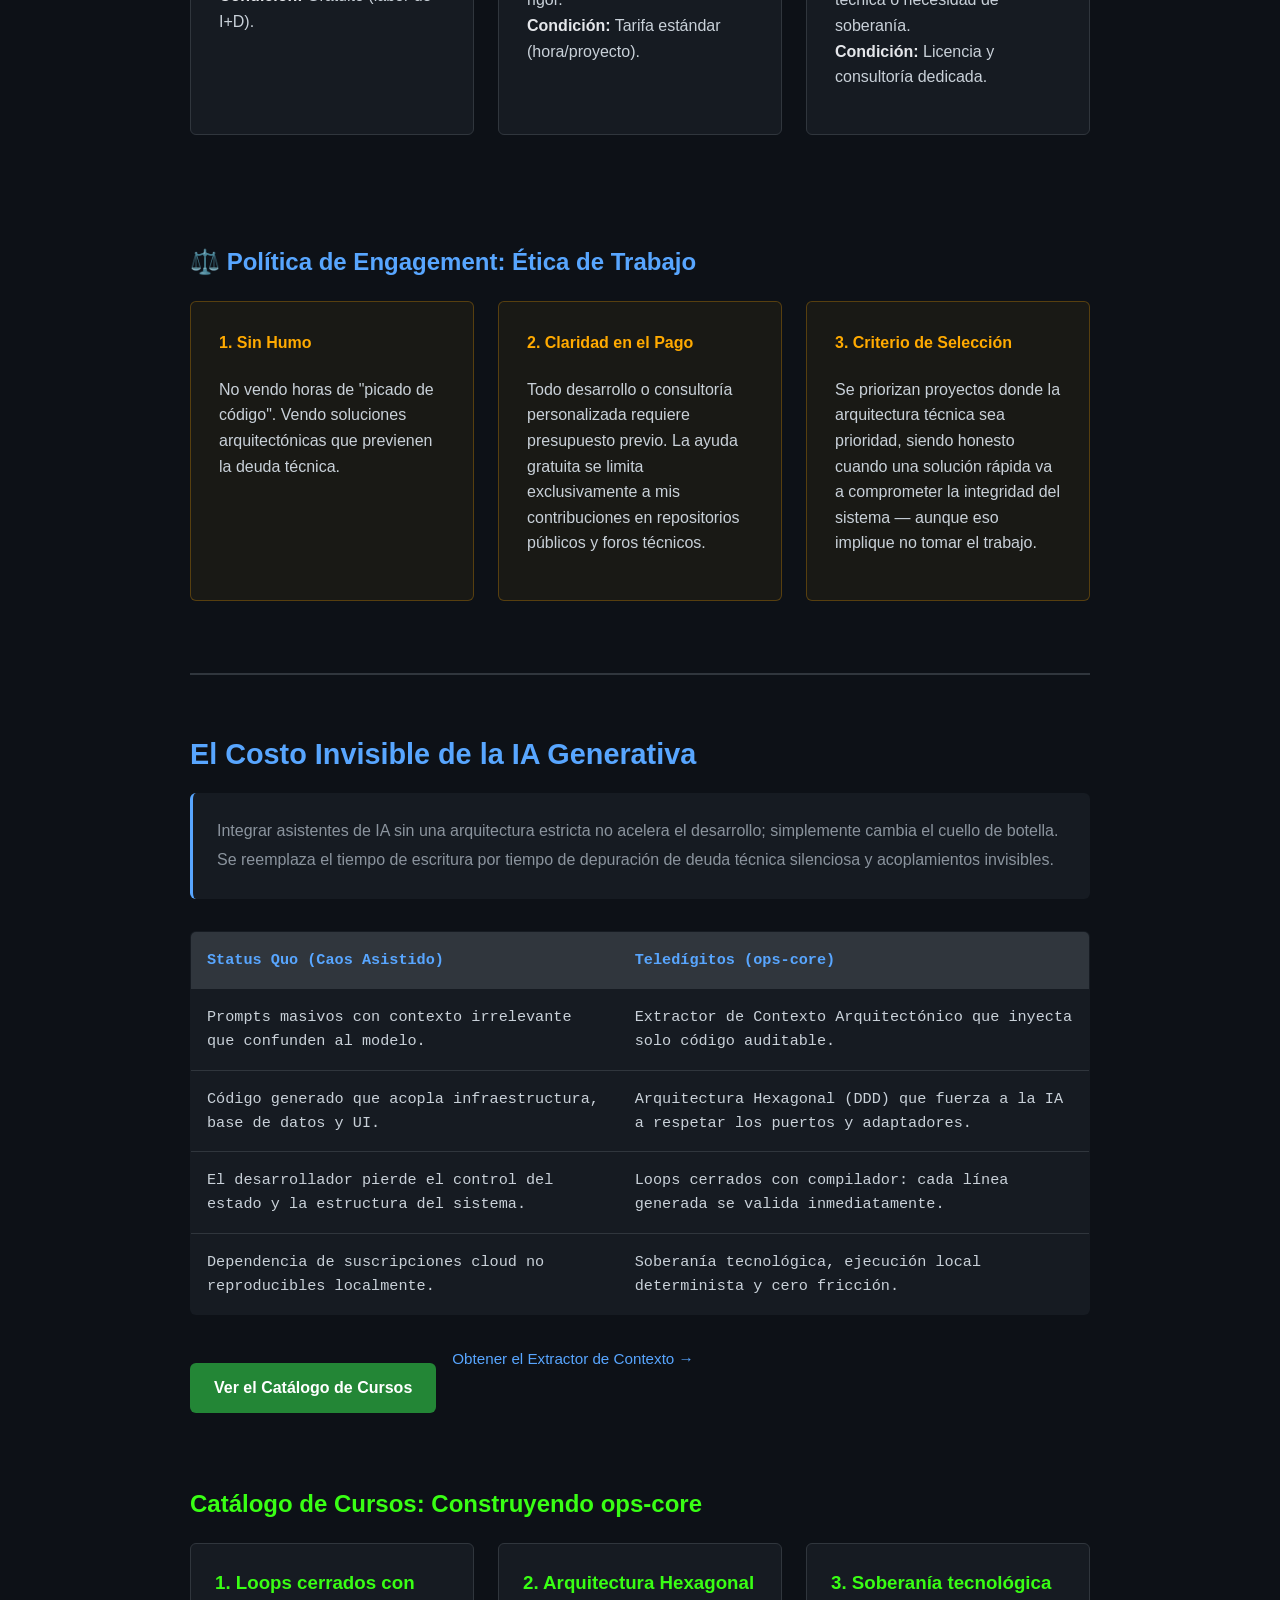
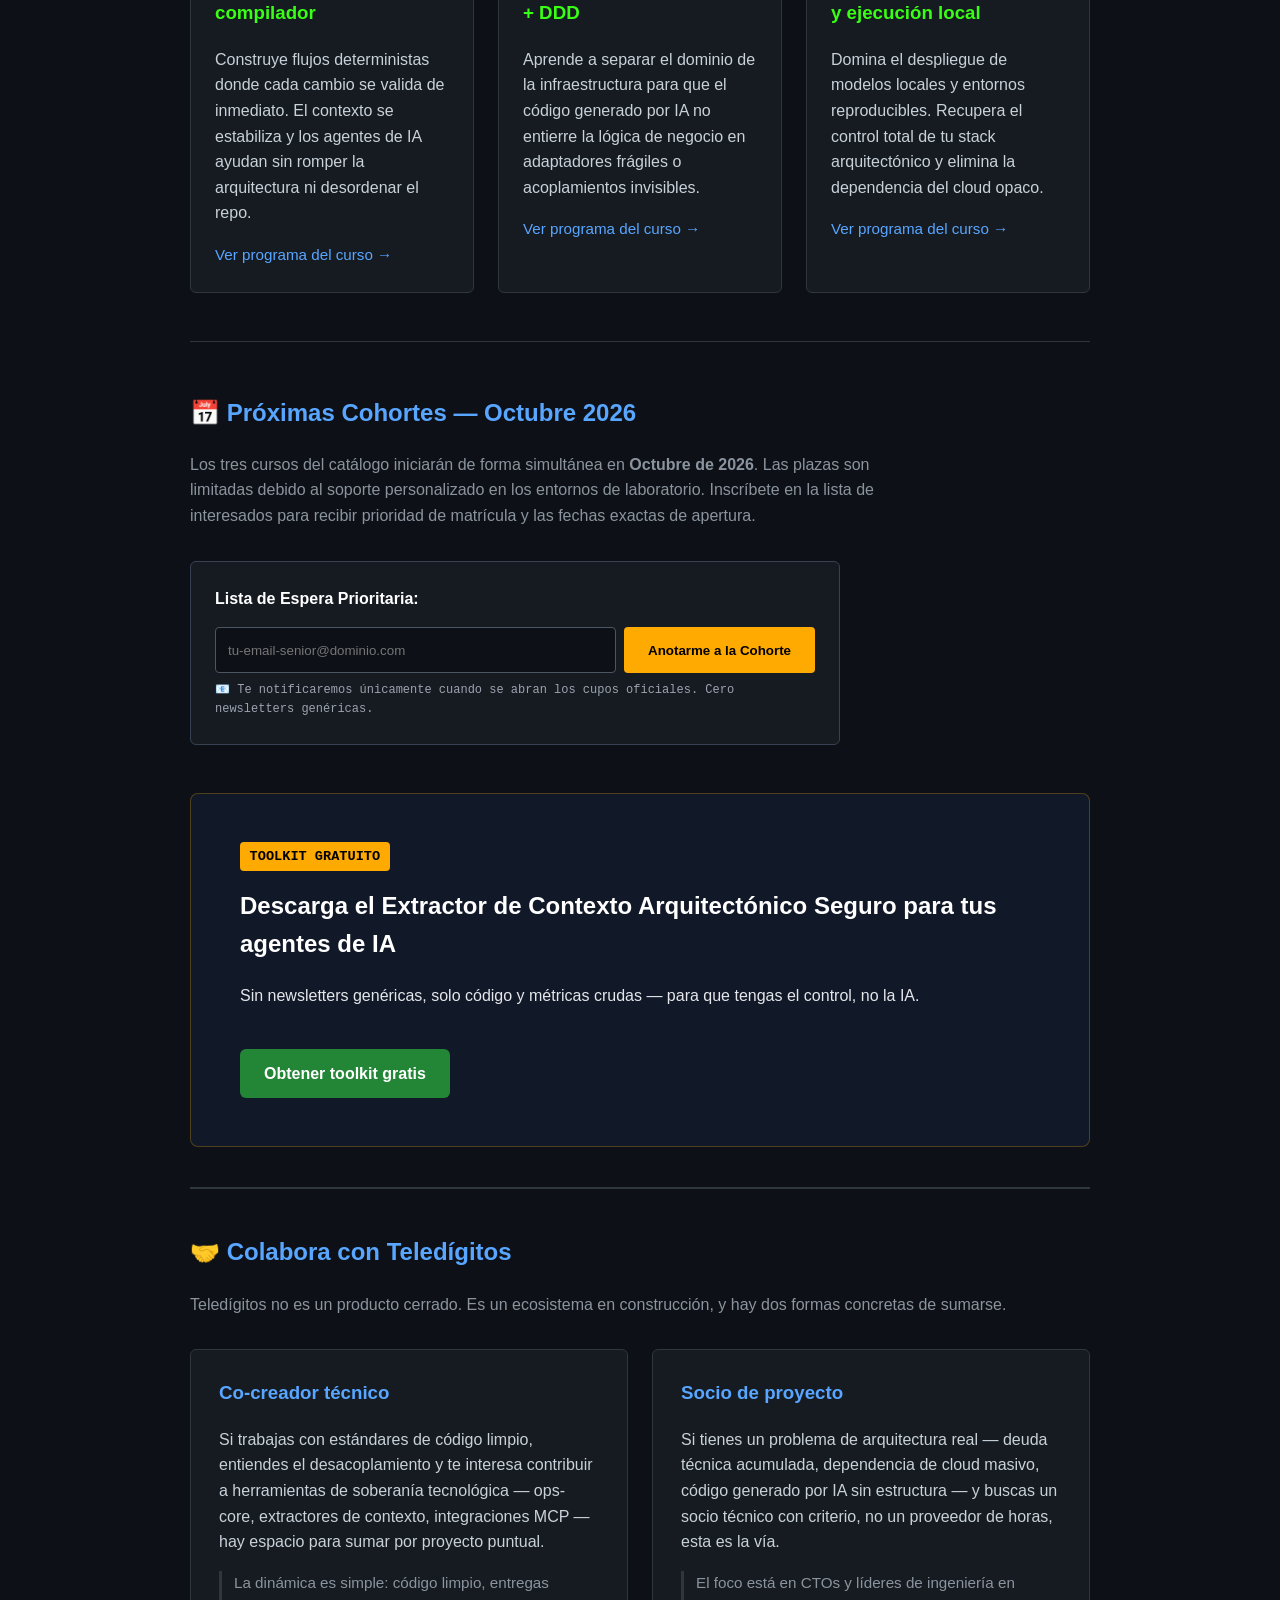
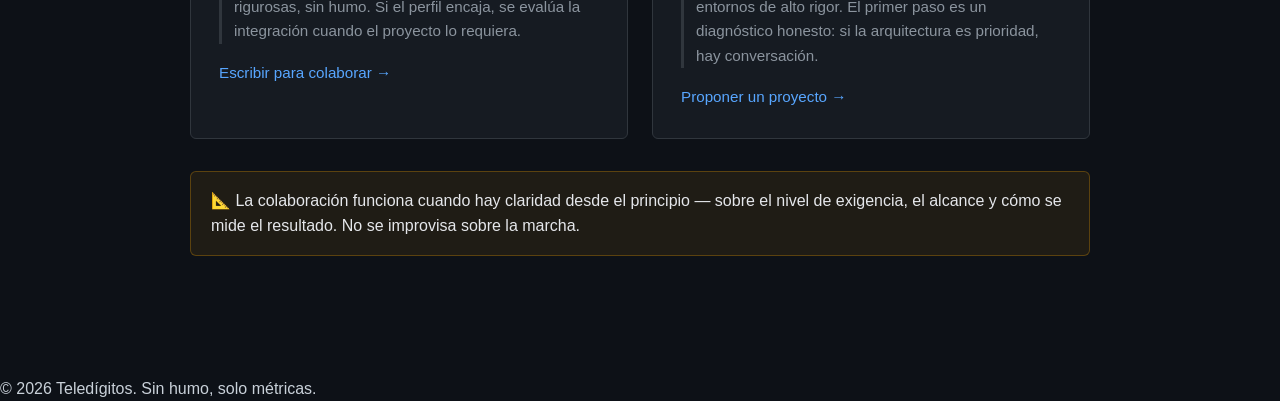
==== commit 2a3b69b5: "Fix author meta: replace Quique Uko with Héctor Corbellini across all pages" ====
--- a/index.html
+++ b/index.html
@@ -4,55 +4,61 @@
 <head>
     <meta charset="UTF-8">
     <meta name="viewport" content="width=device-width, initial-scale=1.0">
-    <title>Teledígitos | Arquitectura de Software para IA Segura</title>
-    <meta name="description"
-        content="Arquitecto de Software enfocado en soberanía tecnológica y control de deuda técnica en entornos de IA. Arquitecturas deterministas, contexto auditable y ejecución local.">
+    <title>Teledígitos | Arquitectura determinista para detener la deuda técnica</title>
+    <meta name="description" content="Arquitectura de Software enfocada en soberanía tecnológica, control riguroso y reducción de deuda técnica en entornos de IA.">
+    <meta name="author" content="Héctor Corbellini">
+    <meta name="theme-color" content="#0d1117">
+    
     <link rel="canonical" href="https://ukoquique-proves.github.io/favoriteDevPage/">
-    <meta property="og:title" content="Teledígitos | Arquitectura de Software para IA Segura">
-    <meta property="og:description"
-        content="Arquitecto de Software enfocado en soberanía tecnológica y control de deuda técnica en entornos de IA. Arquitecturas deterministas, contexto auditable y ejecución local.">
+    
+    <meta property="og:title" content="Teledígitos | Arquitectura determinista para detener la deuda técnica">
+    <meta property="og:description" content="Arquitectura de Software enfocada en soberanía tecnológica, control riguroso y reducción de deuda técnica en entornos de IA.">
     <meta property="og:url" content="https://ukoquique-proves.github.io/favoriteDevPage/">
     <meta property="og:type" content="website">
+    <meta property="og:image" content="https://ukoquique-proves.github.io/favoriteDevPage/social-share.png">
+    
     <meta name="twitter:card" content="summary_large_image">
-    <meta name="twitter:title" content="Teledígitos | Arquitectura de Software para IA Segura">
-    <meta name="twitter:description"
-        content="Arquitecto de Software enfocado en soberanía tecnológica y control de deuda técnica en entornos de IA. Arquitecturas deterministas, contexto auditable y ejecución local.">
+    <meta name="twitter:title" content="Teledígitos | Arquitectura determinista para detener la deuda técnica">
+    <meta name="twitter:description" content="Arquitectura de Software enfocada en soberanía tecnológica, control riguroso y reducción de deuda técnica en entornos de IA.">
+    <meta name="twitter:image" content="https://ukoquique-proves.github.io/favoriteDevPage/social-share.png">
+    
     <link rel="icon" type="image/svg+xml" href="favicon.svg">
     <link rel="shortcut icon" href="favicon.svg">
     <link rel="stylesheet" href="base.css">
     <link rel="stylesheet" href="components.css">
     <link rel="stylesheet" href="pages.css">
+
 </head>
 
 <body>
-    <a class="skip-link" href="#main-content">Saltar al contenido</a>
+        <a class="skip-link" href="#main-content">Saltar al contenido</a>
 
     <header>
         <nav>
-            <strong>Teledígitos</strong> / Arquitectura de Software
+            <a href="index.html" class="brand-link"><strong>Teledígitos</strong> / Arquitectura de Software</a>
         </nav>
         <div class="header-links">
-            <a href="#inscripciones" class="header-link">[ Cursos ]</a>
-            <a href="#colabora" class="header-link">[ Colabora ]</a>
+            <a href="index.html#inscripciones" class="header-link">[ Cursos ]</a>
+            <a href="index.html#colabora" class="header-link">[ Colabora ]</a>
             <a href="https://ukoquique-proves.github.io/TeledigitosWeb/" class="header-link" target="_blank"
                 rel="noopener noreferrer">[ Sobre Mi ]</a>
             <a href="toolkit.html" class="header-link header-link-accent">[ Toolkit_Gratis ]</a>
         </div>
     </header>
 
+
     <main id="main-content">
         <section class="hero">
             <div class="badges">
-                <span class="badge">[ Arquitecto de Software ]</span>
+                <span class="badge">[ Diseñador de Software ]</span>
                 <span class="badge">[ Soberanía Tecnológica ]</span>
                 <span class="badge">[ Sin Humo ]</span>
             </div>
-            <h1>Teledígitos: Arquitectura de Software para IA segura, local y bajo control.</h1>
+            <h1>Teledígitos: Arquitectura determinista para detener la deuda técnica generada por IA.</h1>
             <p class="hero-lead">
                 <strong>Teledígitos</strong> condensa dos mundos: <em>"Tele"</em> (distancia, visión de largo alcance) y
                 <em>"Dígitos"</em> (precisión, lógica, código puro).
-                El objetivo es la soberanía tecnológica y el control de deuda técnica en entornos de IA — sin modas por
-                inercia.
+                El objetivo es la soberanía tecnológica, el control arquitectónico riguroso y la reducción de la deuda técnica en entornos de IA.
             </p>
             <div class="banner">
                 <span aria-hidden="true">💡</span>
@@ -146,49 +152,64 @@
             </div>
         </section>
 
-        <section id="benchmark">
-            <h2>Prueba Empírica (Métricas Reales)</h2>
-            <div class="benchmark">
-                <h3>Consumo Base en Reposo (Puppy Linux TrixieRetro)</h3>
-                <pre>
-[Sistema Base]      Mem: ~85MB used (100% en RAM)
-[Con dockerd nativo] Mem: ~137MB adicionales (dockerd + containerd)
-[Docker Desktop]     Mem: ~2.5GB overhead (Si usas Windows/macOS en tu máquina principal)
-                </pre>
-                <p><small>* Nota de honestidad intelectual: En Linux nativo, dockerd es ligero (~137MB RAM). El
-                        verdadero cuello de botella en hardware antiguo no es el daemon, sino el ciclo de vida del
-                        almacenamiento y la gestión de capas si no configuras el driver overlay2.</small></p>
-                <p><small>* Metodología: los valores se midieron en Puppy Linux TrixieRetro usando comandos de sistema
-                        (`free -m`, `top`) antes y después del arranque de `dockerd` nativo con el driver de
-                        almacenamiento configurado. Esto refleja el consumo real de RAM del sistema base vs. Docker en
-                        un entorno limitado.</small></p>
+        <section id="tradeoff" class="tradeoff-section">
+            <h2>El Costo Invisible de la IA Generativa</h2>
+            <p class="tradeoff-intro">Integrar asistentes de IA sin una arquitectura estricta no acelera el desarrollo; simplemente cambia el cuello de botella. Se reemplaza el tiempo de escritura por tiempo de depuración de deuda técnica silenciosa y acoplamientos invisibles.</p>
+            <div class="comparison-table-wrapper">
+                <table class="comparison-table">
+                    <thead>
+                        <tr>
+                            <th>Status Quo (Caos Asistido)</th>
+                            <th>Teledígitos (ops-core)</th>
+                        </tr>
+                    </thead>
+                    <tbody>
+                        <tr>
+                            <td>Prompts masivos con contexto irrelevante que confunden al modelo.</td>
+                            <td>Extractor de Contexto Arquitectónico que inyecta solo código auditable.</td>
+                        </tr>
+                        <tr>
+                            <td>Código generado que acopla infraestructura, base de datos y UI.</td>
+                            <td>Arquitectura Hexagonal (DDD) que fuerza a la IA a respetar los puertos y adaptadores.</td>
+                        </tr>
+                        <tr>
+                            <td>El desarrollador pierde el control del estado y la estructura del sistema.</td>
+                            <td>Loops cerrados con compilador: cada línea generada se valida inmediatamente.</td>
+                        </tr>
+                        <tr>
+                            <td>Dependencia de suscripciones cloud no reproducibles localmente.</td>
+                            <td>Soberanía tecnológica, ejecución local determinista y cero fricción.</td>
+                        </tr>
+                    </tbody>
+                </table>
+            </div>
+            <div class="tradeoff-cta">
+                <a href="#cursos" class="btn">Ver el Catálogo de Cursos</a>
+                <a href="toolkit.html" class="expand-link">Obtener el Extractor de Contexto →</a>
             </div>
         </section>
 
         <section id="cursos">
-            <h2>Catálogo de Cursos</h2>
+            <h2>Catálogo de Cursos: Construyendo ops-core</h2>
             <div class="courses-grid">
                 <a href="curso-1-loops-compilador.html" class="course-card-link">
                     <article class="course-card">
                         <h3>1. Loops cerrados con compilador</h3>
-                        <p>Construye flujos donde cada cambio se valida de inmediato, el contexto se estabiliza y los
-                            agentes ayudan sin romper la arquitectura ni desordenar el repo.</p>
+                        <p>Construye flujos deterministas donde cada cambio se valida de inmediato. El contexto se estabiliza y los agentes de IA ayudan sin romper la arquitectura ni desordenar el repo.</p>
                         <span class="expand-link">Ver programa del curso →</span>
                     </article>
                 </a>
                 <a href="curso-2-arquitectura-hexagonal.html" class="course-card-link">
                     <article class="course-card">
                         <h3>2. Arquitectura Hexagonal + DDD</h3>
-                        <p>Separa dominio, infraestructura y adaptación para que la IA no te obligue a enterrar la
-                            lógica en adapters frágiles o acoplamientos invisibles.</p>
+                        <p>Aprende a separar el dominio de la infraestructura para que el código generado por IA no entierre la lógica de negocio en adaptadores frágiles o acoplamientos invisibles.</p>
                         <span class="expand-link">Ver programa del curso →</span>
                     </article>
                 </a>
                 <a href="curso-3-soberania-local.html" class="course-card-link">
                     <article class="course-card">
                         <h3>3. Soberanía tecnológica y ejecución local</h3>
-                        <p>Aprende a mover la carga de trabajo a entornos locales y reproducibles cuando el control del
-                            stack importa más que la comodidad del cloud inmediato.</p>
+                        <p>Domina el despliegue de modelos locales y entornos reproducibles. Recupera el control total de tu stack arquitectónico y elimina la dependencia del cloud opaco.</p>
                         <span class="expand-link">Ver programa del curso →</span>
                     </article>
                 </a>
@@ -287,10 +308,11 @@
         </section>
     </main>
 
-    <footer>
+        <footer>
         &copy; 2026 Teledígitos. Sin humo, solo métricas.
     </footer>
 
+
 </body>
 
 </html>
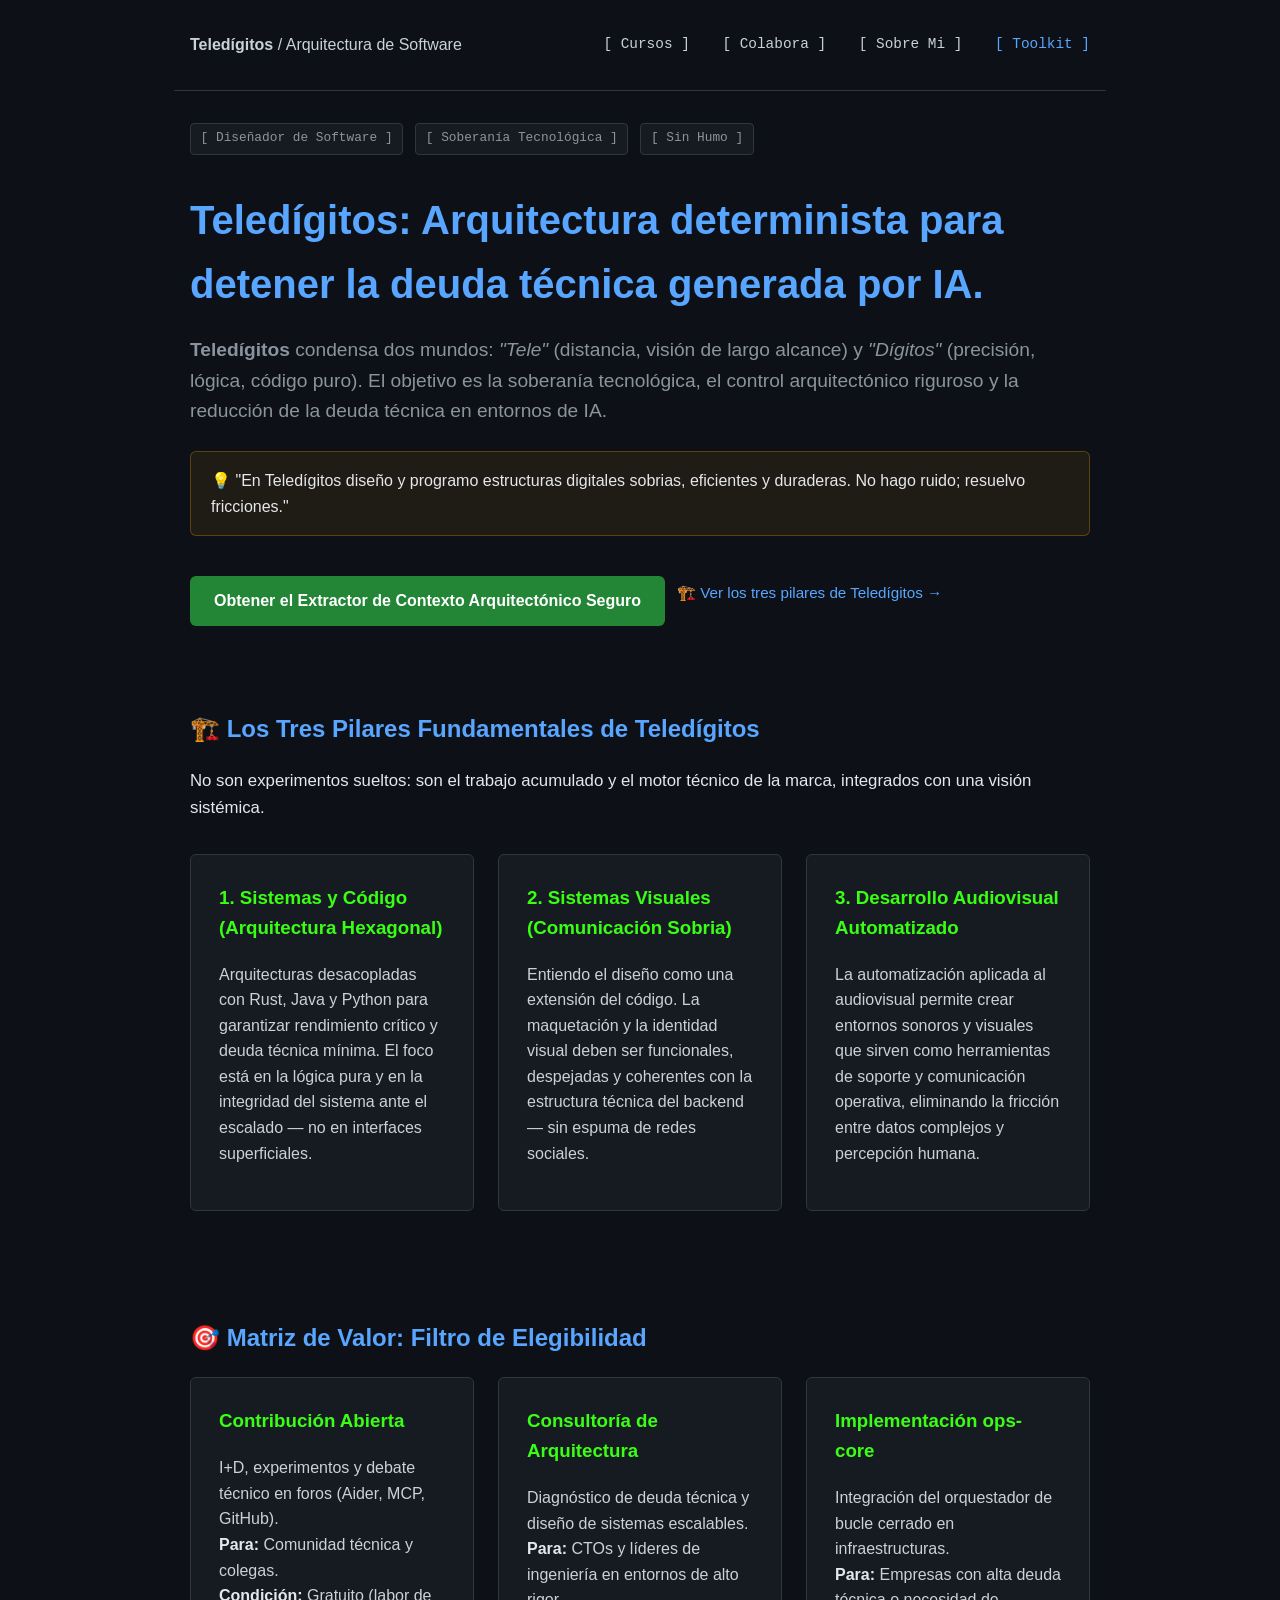
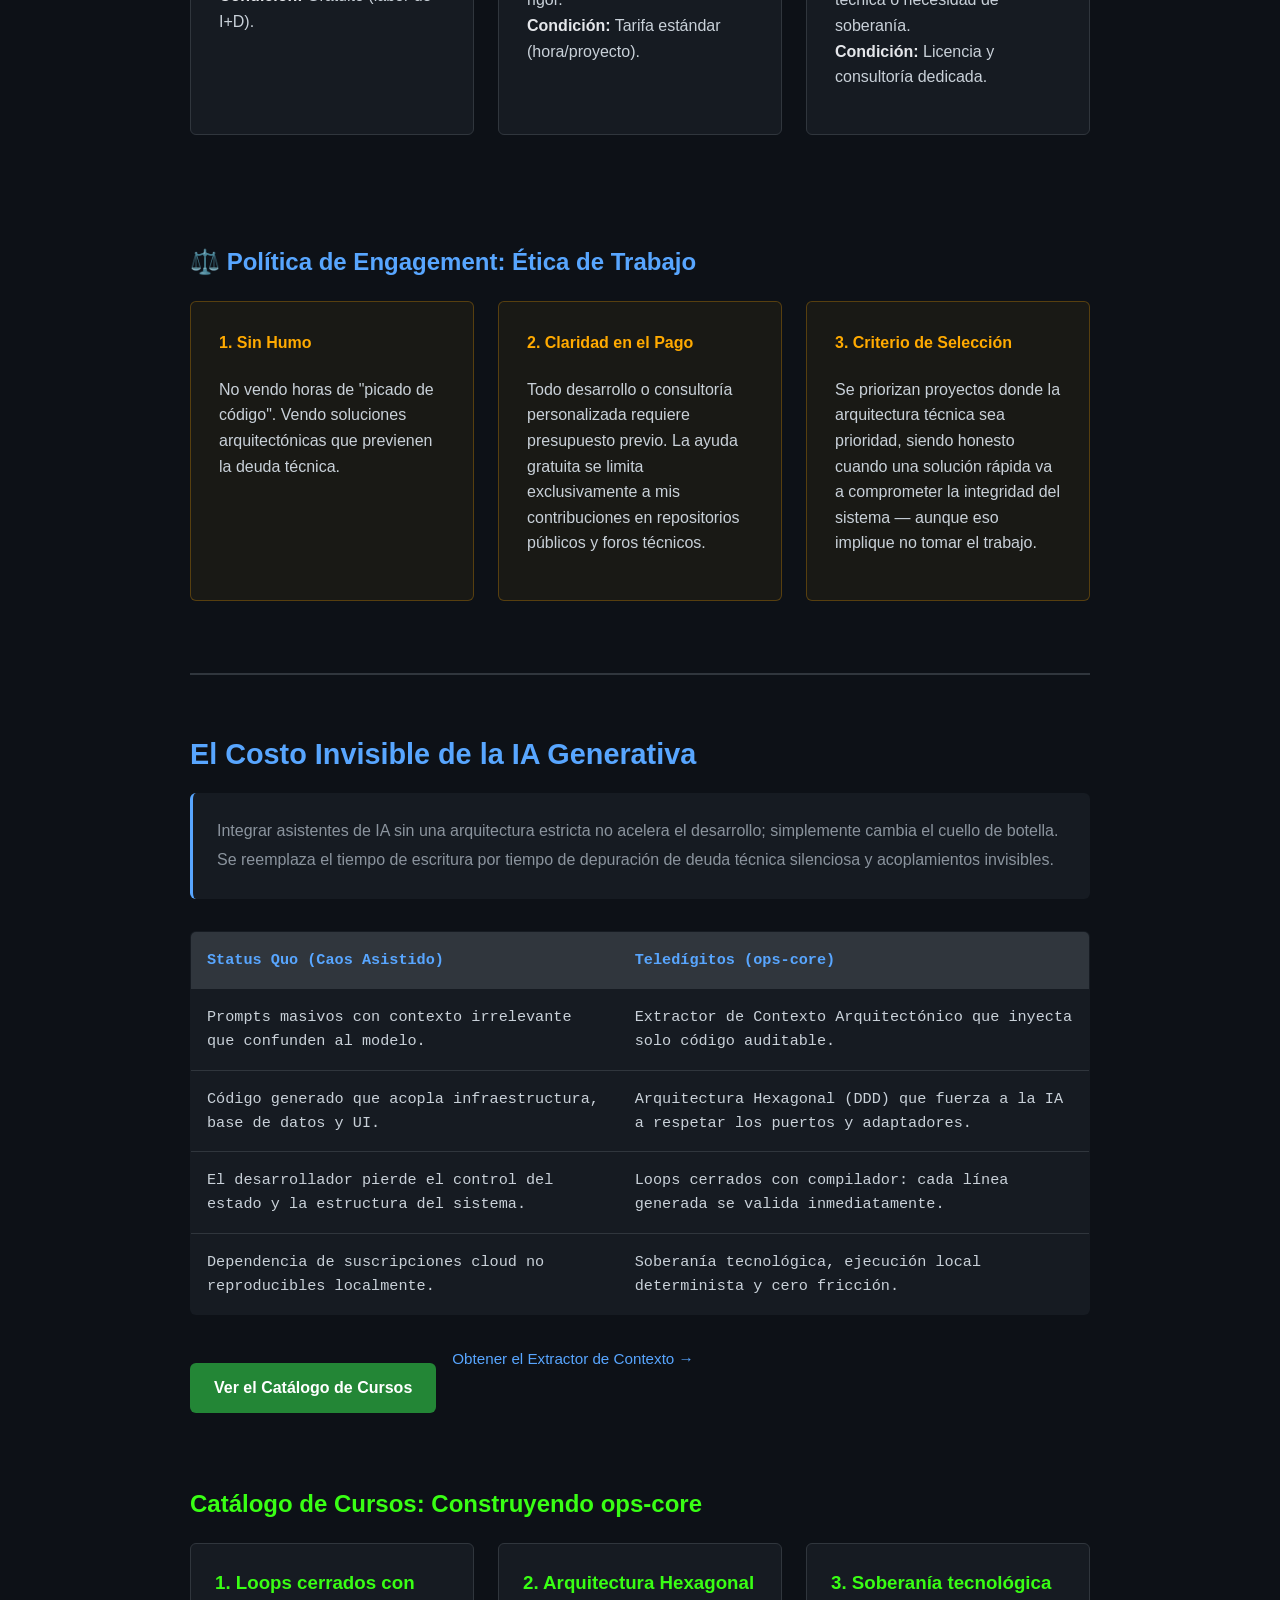
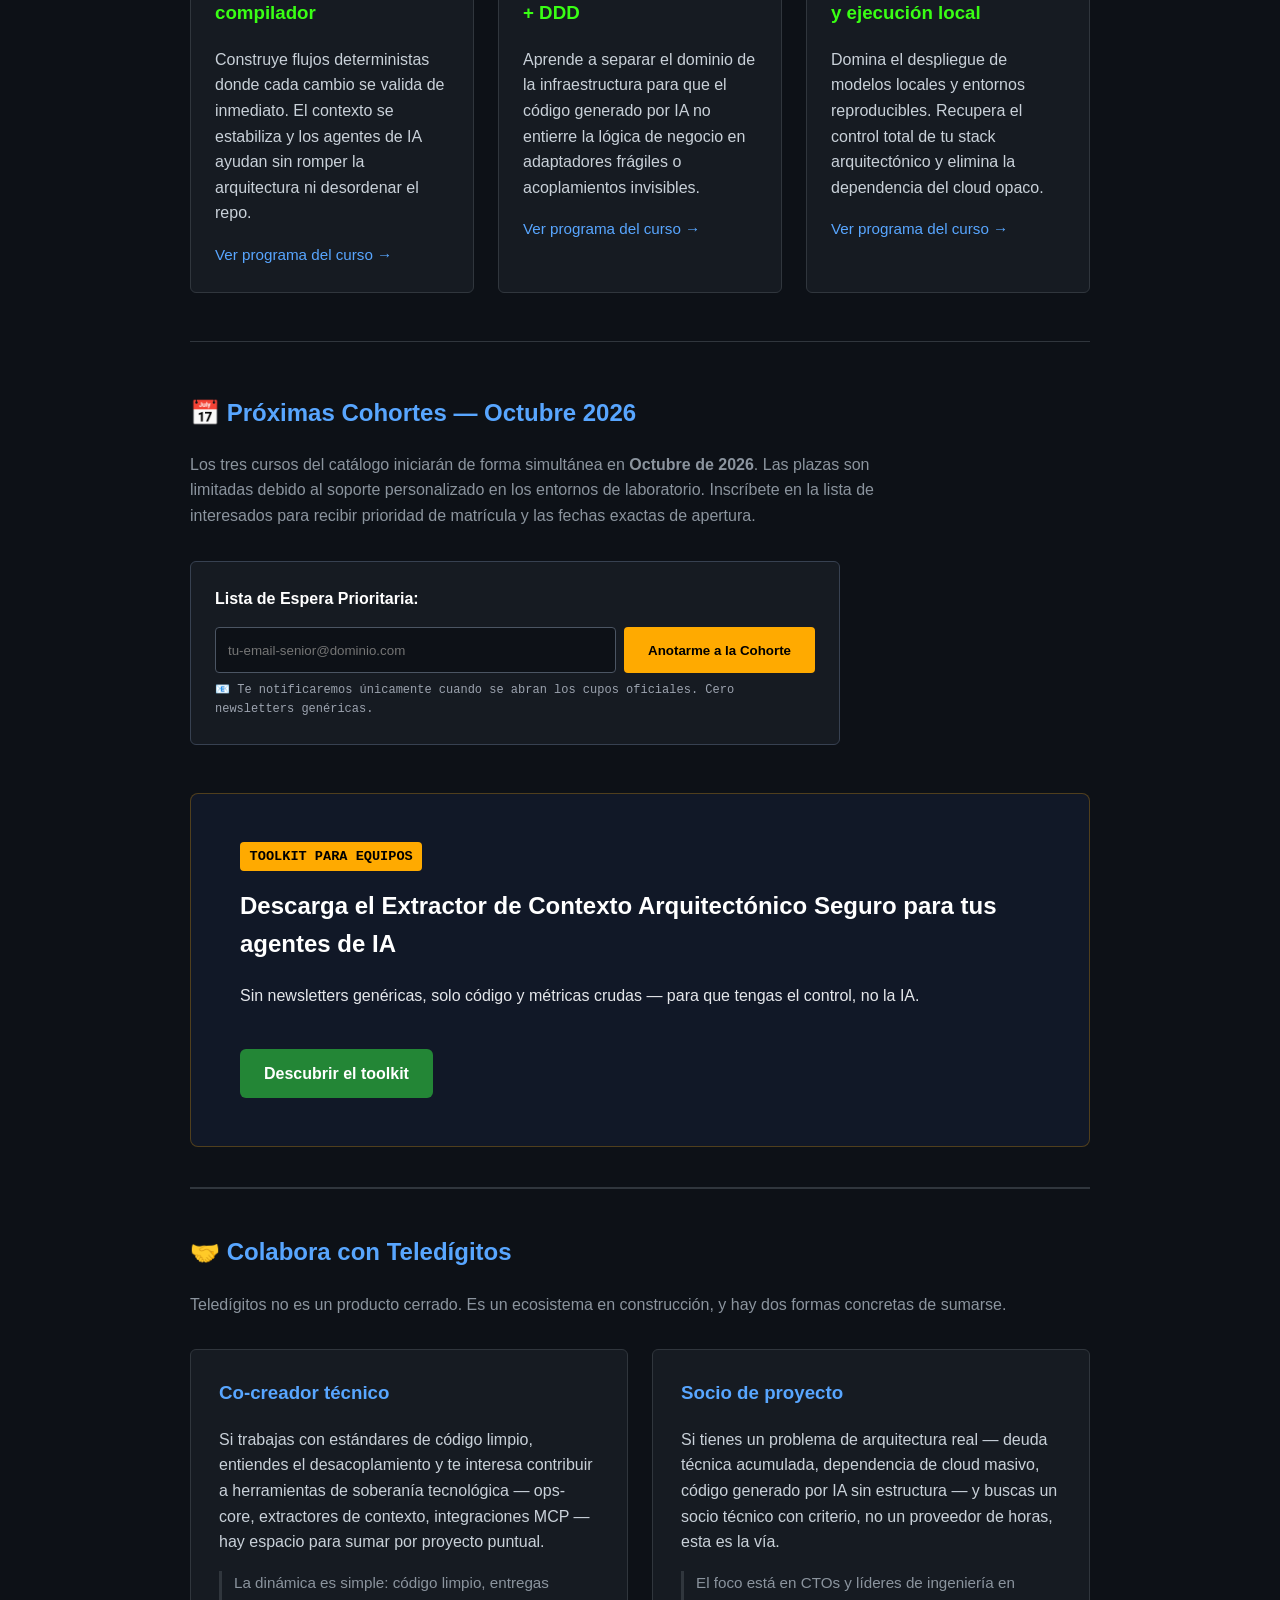
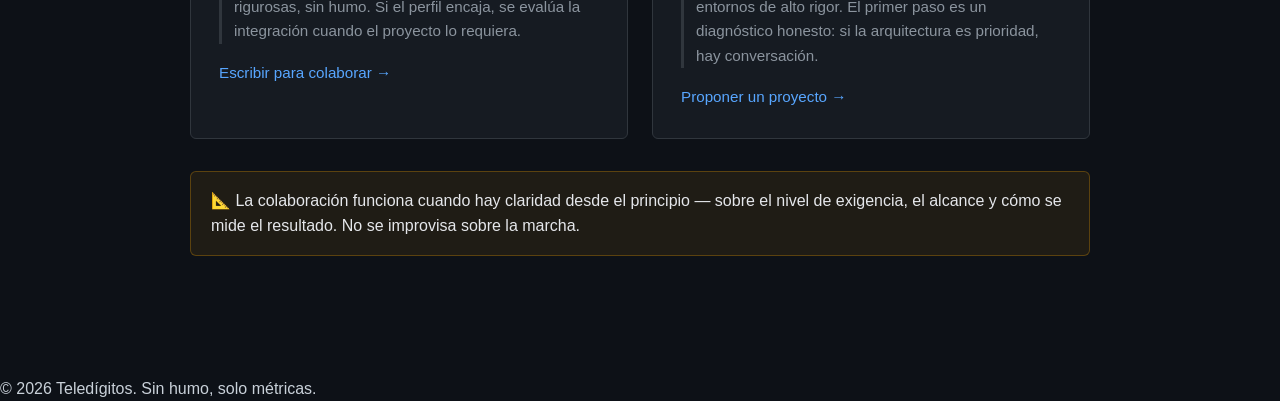
==== commit 3b9b6bd0: "Fix toolkit copy: Python sample, remove 'gratis' claims, nav [ Toolkit ]" ====
--- a/index.html
+++ b/index.html
@@ -42,7 +42,7 @@
             <a href="index.html#colabora" class="header-link">[ Colabora ]</a>
             <a href="https://ukoquique-proves.github.io/TeledigitosWeb/" class="header-link" target="_blank"
                 rel="noopener noreferrer">[ Sobre Mi ]</a>
-            <a href="toolkit.html" class="header-link header-link-accent">[ Toolkit_Gratis ]</a>
+            <a href="toolkit.html" class="header-link header-link-accent">[ Toolkit ]</a>
         </div>
     </header>
 
@@ -251,13 +251,13 @@
 
         <section id="lead-magnet" class="cta lead-magnet">
             <div class="lead-magnet__inner">
-                <span class="eyebrow">TOOLKIT GRATUITO</span>
+                <span class="eyebrow">TOOLKIT PARA EQUIPOS</span>
                 <h2 class="lead-magnet__title">Descarga el Extractor de Contexto Arquitectónico Seguro para tus agentes
                     de IA</h2>
                 <p class="lead-magnet-desc">
                     Sin newsletters genéricas, solo código y métricas crudas — para que tengas el control, no la IA.
                 </p>
-                <a href="toolkit.html" class="btn">Obtener toolkit gratis</a>
+                <a href="toolkit.html" class="btn">Descubrir el toolkit</a>
             </div>
         </section>
 
--- a/components.css
+++ b/components.css
@@ -142,6 +142,103 @@
     font-family: "SFMono-Regular", Consolas, "Liberation Mono", Menlo, monospace;
 }
 
+.text-link {
+    background: none;
+    border: 0;
+    padding: 0;
+    color: var(--accent-color);
+    cursor: pointer;
+    font: inherit;
+    text-decoration: underline;
+}
+
+.text-link:hover {
+    color: #8ec5ff;
+}
+
+.modal {
+    position: fixed;
+    inset: 0;
+    display: flex;
+    align-items: center;
+    justify-content: center;
+    z-index: 1200;
+}
+
+.modal__backdrop {
+    position: absolute;
+    inset: 0;
+    background: rgba(0, 0, 0, 0.72);
+}
+
+.modal__panel {
+    position: relative;
+    width: min(92vw, 560px);
+    background: #111827;
+    border: 1px solid #374151;
+    border-radius: 10px;
+    padding: 1.5rem;
+    box-shadow: 0 10px 40px rgba(0, 0, 0, 0.35);
+    z-index: 1;
+}
+
+.modal__close {
+    position: absolute;
+    top: 0.75rem;
+    right: 0.75rem;
+    background: none;
+    border: 0;
+    color: #fff;
+    font-size: 1.5rem;
+    cursor: pointer;
+}
+
+.modal__copy {
+    color: #c9d1d9;
+    margin-bottom: 1rem;
+}
+
+.modal__actions {
+    display: flex;
+    gap: 0.75rem;
+    flex-wrap: wrap;
+    margin-bottom: 1rem;
+}
+
+.modal__subaction {
+    margin: 0.5rem 0 0;
+}
+
+.collaborator-panel {
+    margin-top: 1rem;
+    display: flex;
+    flex-direction: column;
+    gap: 0.75rem;
+}
+
+.collaborator-feedback {
+    min-height: 1.25rem;
+    font-size: 0.9rem;
+    color: #9ca3af;
+}
+
+.collaborator-feedback--success {
+    color: #7ee787;
+}
+
+.collaborator-feedback--error {
+    color: #ff7b72;
+}
+
+.collaborator-success {
+    margin-top: 1rem;
+    color: #7ee787;
+}
+
+body.modal-open {
+    overflow: hidden;
+}
+
 /* --- Cards --- */
 
 .courses-grid {
